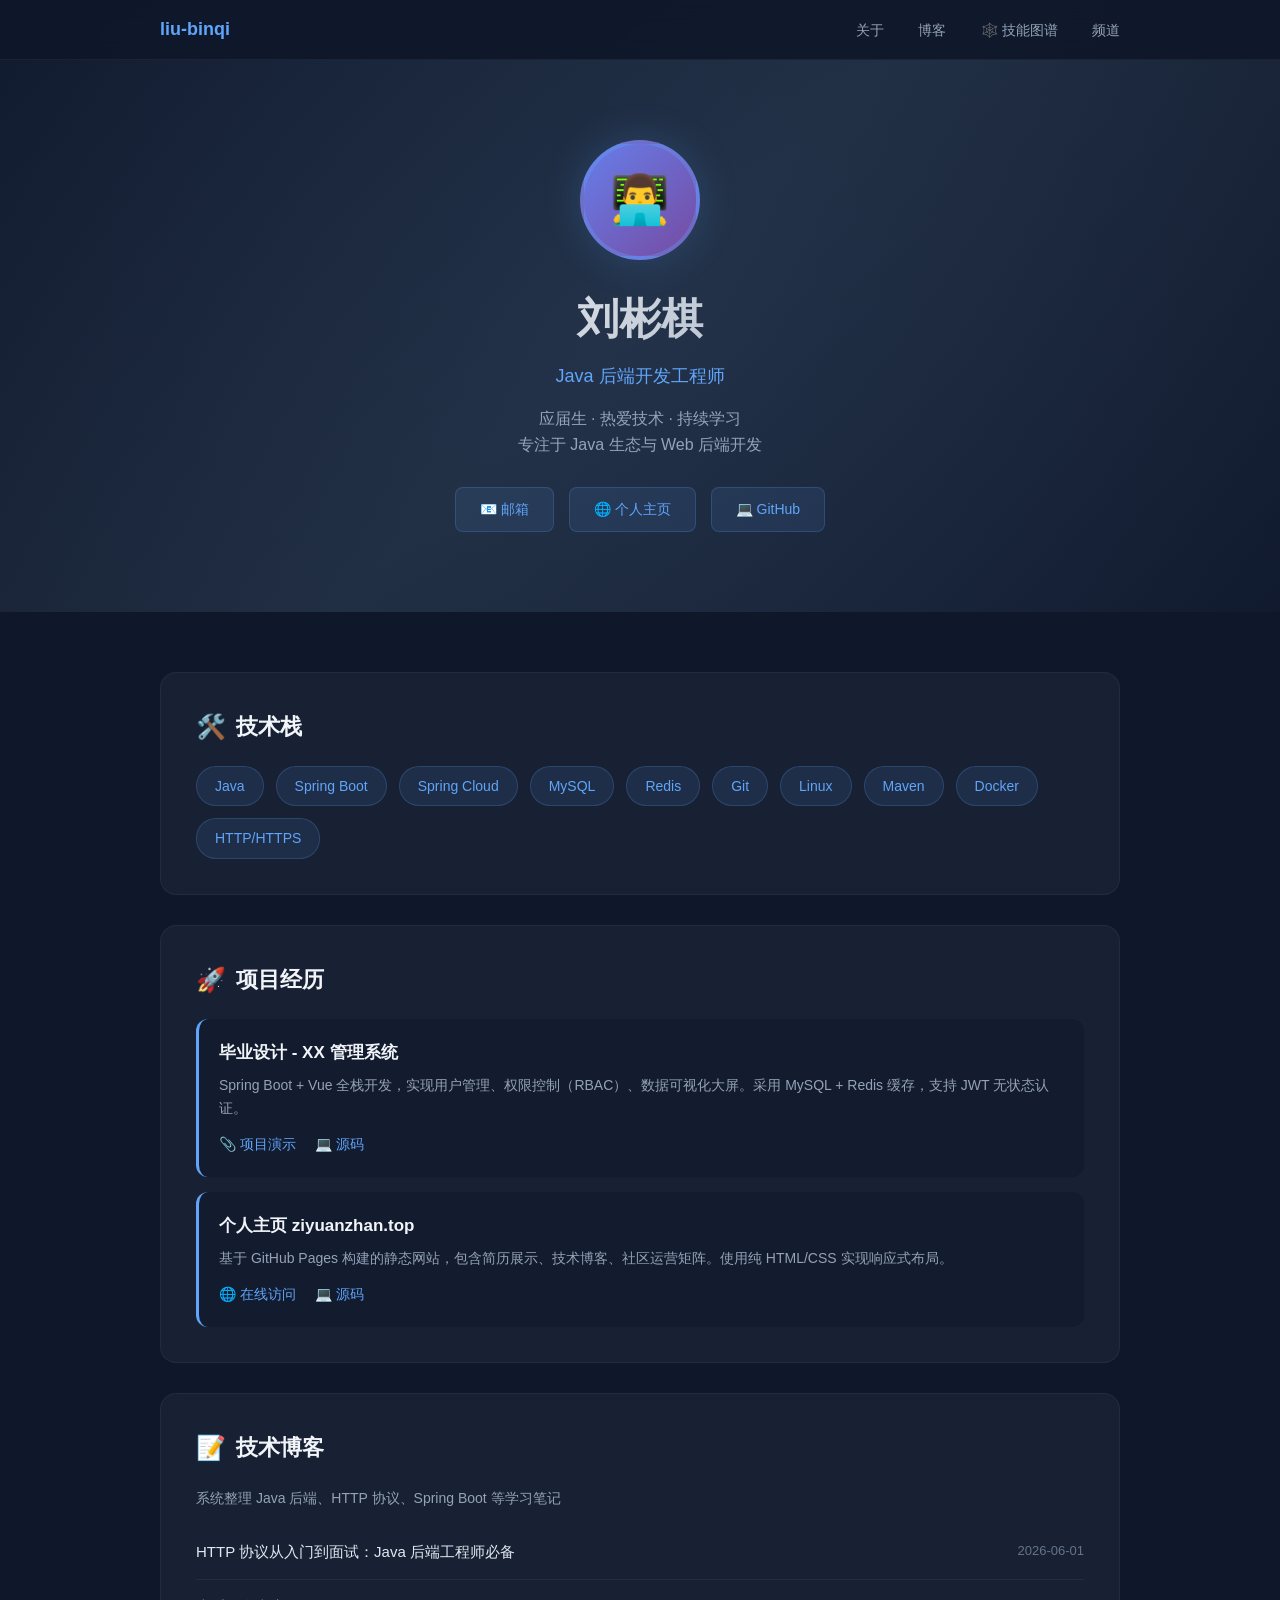
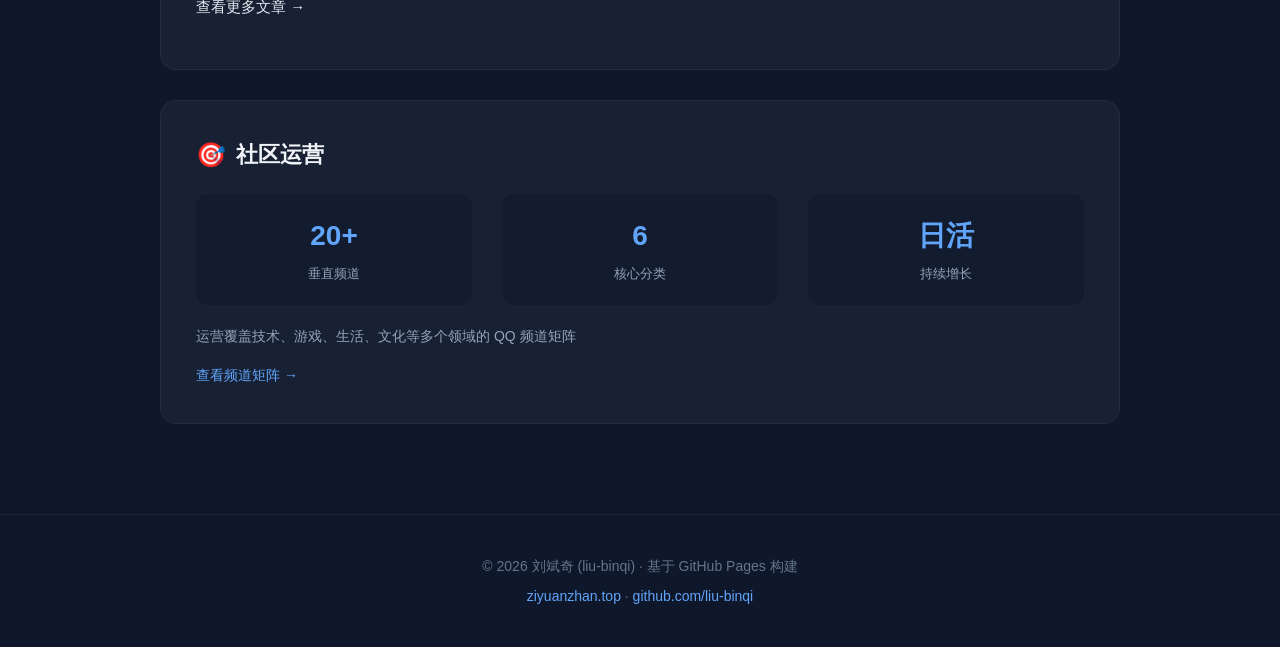
==== index.html @ 55f0f07a "Update index.html" ====
<!DOCTYPE html>
<html lang="zh-CN">
<head>
    <meta charset="UTF-8">
    <meta name="viewport" content="width=device-width, initial-scale=1.0">
    <title>刘彬棋 - Java 后端开发工程师</title>
    <style>
        * { margin: 0; padding: 0; box-sizing: border-box; }
        
        body {
            font-family: -apple-system, BlinkMacSystemFont, "Segoe UI", Roboto, "Helvetica Neue", Arial, "PingFang SC", "Microsoft YaHei", sans-serif;
            background: #0f172a;
            color: #e2e8f0;
            line-height: 1.6;
        }
        
        /* 导航栏 */
        .navbar {
            position: fixed;
            top: 0;
            left: 0;
            right: 0;
            background: rgba(15, 23, 42, 0.9);
            backdrop-filter: blur(10px);
            padding: 15px 0;
            z-index: 1000;
            border-bottom: 1px solid rgba(255,255,255,0.05);
        }
        .nav-container {
            max-width: 1000px;
            margin: 0 auto;
            padding: 0 20px;
            display: flex;
            justify-content: space-between;
            align-items: center;
        }
        .nav-logo {
            font-size: 18px;
            font-weight: 700;
            color: #60a5fa;
            text-decoration: none;
        }
        .nav-links a {
            color: #94a3b8;
            text-decoration: none;
            margin-left: 30px;
            font-size: 14px;
            transition: color 0.3s;
        }
        .nav-links a:hover { color: #60a5fa; }
        
        /* Hero 区域 */
        .hero {
            padding: 140px 20px 80px;
            text-align: center;
            background: linear-gradient(135deg, #0f172a 0%, #1e293b 50%, #0f172a 100%);
            position: relative;
            overflow: hidden;
        }
        .hero::before {
            content: '';
            position: absolute;
            top: -50%;
            left: -50%;
            width: 200%;
            height: 200%;
            background: radial-gradient(circle, rgba(96,165,250,0.08) 0%, transparent 70%);
            animation: pulse 8s ease-in-out infinite;
        }
        @keyframes pulse {
            0%, 100% { transform: scale(1); opacity: 0.5; }
            50% { transform: scale(1.1); opacity: 0.8; }
        }
        
        .hero-content {
            position: relative;
            z-index: 1;
            max-width: 700px;
            margin: 0 auto;
        }
        
        /* 头像 */
        .avatar {
            width: 120px;
            height: 120px;
            border-radius: 50%;
            background: linear-gradient(135deg, #667eea 0%, #764ba2 100%);
            margin: 0 auto 25px;
            display: flex;
            align-items: center;
            justify-content: center;
            font-size: 48px;
            border: 4px solid rgba(96,165,250,0.3);
            box-shadow: 0 0 40px rgba(96,165,250,0.2);
        }
        
        .hero h1 {
            font-size: 42px;
            font-weight: 700;
            margin-bottom: 10px;
            background: linear-gradient(135deg, #fff 0%, #94a3b8 100%);
            -webkit-background-clip: text;
            -webkit-text-fill-color: transparent;
            background-clip: text;
        }
        .hero .subtitle {
            font-size: 18px;
            color: #60a5fa;
            margin-bottom: 15px;
            font-weight: 500;
        }
        .hero .desc {
            color: #94a3b8;
            font-size: 16px;
            margin-bottom: 30px;
        }
        
        /* 社交链接 */
        .social-links {
            display: flex;
            justify-content: center;
            gap: 15px;
            flex-wrap: wrap;
        }
        .social-links a {
            display: inline-flex;
            align-items: center;
            gap: 8px;
            padding: 10px 24px;
            background: rgba(96,165,250,0.1);
            border: 1px solid rgba(96,165,250,0.2);
            color: #60a5fa;
            text-decoration: none;
            border-radius: 8px;
            font-size: 14px;
            transition: all 0.3s;
        }
        .social-links a:hover {
            background: rgba(96,165,250,0.2);
            transform: translateY(-2px);
            box-shadow: 0 4px 20px rgba(96,165,250,0.2);
        }
        
        /* 主内容区 */
        .main {
            max-width: 1000px;
            margin: 0 auto;
            padding: 60px 20px;
        }
        
        /* 卡片通用样式 */
        .card {
            background: rgba(30, 41, 59, 0.6);
            border: 1px solid rgba(255,255,255,0.05);
            border-radius: 16px;
            padding: 35px;
            margin-bottom: 30px;
            transition: all 0.3s;
            backdrop-filter: blur(10px);
        }
        .card:hover {
            border-color: rgba(96,165,250,0.2);
            transform: translateY(-3px);
            box-shadow: 0 10px 40px rgba(0,0,0,0.3);
        }
        
        .card-title {
            font-size: 22px;
            font-weight: 600;
            color: #f1f5f9;
            margin-bottom: 20px;
            display: flex;
            align-items: center;
            gap: 10px;
        }
        .card-title .icon {
            font-size: 24px;
        }
        
        /* 技术栈 */
        .tech-grid {
            display: flex;
            flex-wrap: wrap;
            gap: 12px;
        }
        .tech-tag {
            padding: 8px 18px;
            background: rgba(96,165,250,0.1);
            border: 1px solid rgba(96,165,250,0.2);
            border-radius: 20px;
            font-size: 14px;
            color: #60a5fa;
            transition: all 0.3s;
        }
        .tech-tag:hover {
            background: rgba(96,165,250,0.2);
            transform: scale(1.05);
        }
        
        /* 项目卡片 */
        .project-item {
            padding: 20px;
            background: rgba(15, 23, 42, 0.5);
            border-radius: 12px;
            margin-bottom: 15px;
            border-left: 3px solid #60a5fa;
        }
        .project-item:last-child { margin-bottom: 0; }
        .project-name {
            font-size: 17px;
            font-weight: 600;
            color: #f1f5f9;
            margin-bottom: 8px;
        }
        .project-desc {
            color: #94a3b8;
            font-size: 14px;
            margin-bottom: 12px;
        }
        .project-links a {
            color: #60a5fa;
            text-decoration: none;
            font-size: 14px;
            margin-right: 15px;
            transition: color 0.3s;
        }
        .project-links a:hover { color: #93c5fd; }
        
        /* 博客列表 */
        .blog-list { list-style: none; }
        .blog-list li {
            padding: 15px 0;
            border-bottom: 1px solid rgba(255,255,255,0.05);
            display: flex;
            justify-content: space-between;
            align-items: center;
            flex-wrap: wrap;
            gap: 10px;
        }
        .blog-list li:last-child { border-bottom: none; }
        .blog-list a {
            color: #e2e8f0;
            text-decoration: none;
            font-size: 15px;
            transition: color 0.3s;
        }
        .blog-list a:hover { color: #60a5fa; }
        .blog-date {
            color: #64748b;
            font-size: 13px;
        }
        
        /* 社区运营 */
        .stats-row {
            display: flex;
            gap: 30px;
            margin-bottom: 20px;
            flex-wrap: wrap;
        }
        .stat-box {
            text-align: center;
            padding: 20px;
            background: rgba(15, 23, 42, 0.5);
            border-radius: 12px;
            min-width: 100px;
            flex: 1;
        }
        .stat-box .num {
            font-size: 28px;
            font-weight: 700;
            color: #60a5fa;
        }
        .stat-box .label {
            font-size: 13px;
            color: #94a3b8;
            margin-top: 5px;
        }
        
        /* 页脚 */
        .footer {
            text-align: center;
            padding: 40px 20px;
            color: #64748b;
            font-size: 14px;
            border-top: 1px solid rgba(255,255,255,0.05);
        }
        .footer a { color: #60a5fa; text-decoration: none; }
        
        /* 响应式 */
        @media (max-width: 600px) {
            .hero h1 { font-size: 28px; }
            .hero .subtitle { font-size: 16px; }
            .nav-links a { margin-left: 15px; font-size: 13px; }
            .card { padding: 25px 20px; }
            .stats-row { gap: 15px; }
        }
    </style>
</head>
<body>
    <!-- 导航栏 -->
    <nav class="navbar">
        <div class="nav-container">
            <a href="#" class="nav-logo">liu-binqi</a>
            <div class="nav-links">
                <a href="#about">关于</a>
                <a href="blog/index.html">博客</a>
                <a href="skills.html">🕸️ 技能图谱</a>
                <a href="channels.html">频道</a>
            </div>
        </div>
    </nav>

    <!-- Hero 区域 -->
    <section class="hero">
        <div class="hero-content">
            <div class="avatar">👨‍💻</div>
            <h1>刘彬棋</h1>
            <p class="subtitle">Java 后端开发工程师</p>
            <p class="desc">应届生 · 热爱技术 · 持续学习<br>专注于 Java 生态与 Web 后端开发</p>
            <div class="social-links">
                <a href="mailto:13004018041@163.com">📧 邮箱</a>
                <a href="https://ziyuanzhan.top" target="_blank">🌐 个人主页</a>
                <a href="https://github.com/liu-binqi" target="_blank">💻 GitHub</a>
            </div>
        </div>
    </section>

    <!-- 主内容 -->
    <div class="main">
        
        <!-- 技术栈 -->
        <div class="card" id="about">
            <h2 class="card-title"><span class="icon">🛠️</span> 技术栈</h2>
            <div class="tech-grid">
                <span class="tech-tag">Java</span>
                <span class="tech-tag">Spring Boot</span>
                <span class="tech-tag">Spring Cloud</span>
                <span class="tech-tag">MySQL</span>
                <span class="tech-tag">Redis</span>
                <span class="tech-tag">Git</span>
                <span class="tech-tag">Linux</span>
                <span class="tech-tag">Maven</span>
                <span class="tech-tag">Docker</span>
                <span class="tech-tag">HTTP/HTTPS</span>
            </div>
        </div>

        <!-- 项目经历 -->
        <div class="card">
            <h2 class="card-title"><span class="icon">🚀</span> 项目经历</h2>
            <div class="project-item">
                <div class="project-name">毕业设计 - XX 管理系统</div>
                <div class="project-desc">Spring Boot + Vue 全栈开发，实现用户管理、权限控制（RBAC）、数据可视化大屏。采用 MySQL + Redis 缓存，支持 JWT 无状态认证。</div>
                <div class="project-links">
                    <a href="#">📎 项目演示</a>
                    <a href="#">💻 源码</a>
                </div>
            </div>
            <div class="project-item">
                <div class="project-name">个人主页 ziyuanzhan.top</div>
                <div class="project-desc">基于 GitHub Pages 构建的静态网站，包含简历展示、技术博客、社区运营矩阵。使用纯 HTML/CSS 实现响应式布局。</div>
                <div class="project-links">
                    <a href="https://ziyuanzhan.top" target="_blank">🌐 在线访问</a>
                    <a href="https://github.com/liu-binqi/ziyuanzhan.github.io" target="_blank">💻 源码</a>
                </div>
            </div>
        </div>

        <!-- 技术博客 -->
        <div class="card">
            <h2 class="card-title"><span class="icon">📝</span> 技术博客</h2>
            <p style="color:#94a3b8; margin-bottom:15px; font-size:14px;">系统整理 Java 后端、HTTP 协议、Spring Boot 等学习笔记</p>
            <ul class="blog-list">
                <li>
                    <a href="blog/01-http协议.html">HTTP 协议从入门到面试：Java 后端工程师必备</a>
                    <span class="blog-date">2026-06-01</span>
                </li>
                <li>
                    <a href="blog/index.html">查看更多文章 →</a>
                </li>
            </ul>
        </div>

        <!-- 社区运营 -->
        <div class="card">
            <h2 class="card-title"><span class="icon">🎯</span> 社区运营</h2>
            <div class="stats-row">
                <div class="stat-box">
                    <div class="num">20+</div>
                    <div class="label">垂直频道</div>
                </div>
                <div class="stat-box">
                    <div class="num">6</div>
                    <div class="label">核心分类</div>
                </div>
                <div class="stat-box">
                    <div class="num">日活</div>
                    <div class="label">持续增长</div>
                </div>
            </div>
            <p style="color:#94a3b8; font-size:14px;">运营覆盖技术、游戏、生活、文化等多个领域的 QQ 频道矩阵</p>
            <p style="margin-top:15px;">
                <a href="channels.html" style="color:#60a5fa; text-decoration:none; font-size:14px;">查看频道矩阵 →</a>
            </p>
        </div>

    </div>

    <!-- 页脚 -->
    <footer class="footer">
        <p>© 2026 刘斌奇 (liu-binqi) · 基于 GitHub Pages 构建</p>
        <p style="margin-top:8px;">
            <a href="https://ziyuanzhan.top">ziyuanzhan.top</a> · 
            <a href="https://github.com/liu-binqi">github.com/liu-binqi</a>
        </p>
    </footer>
</body>
</html>
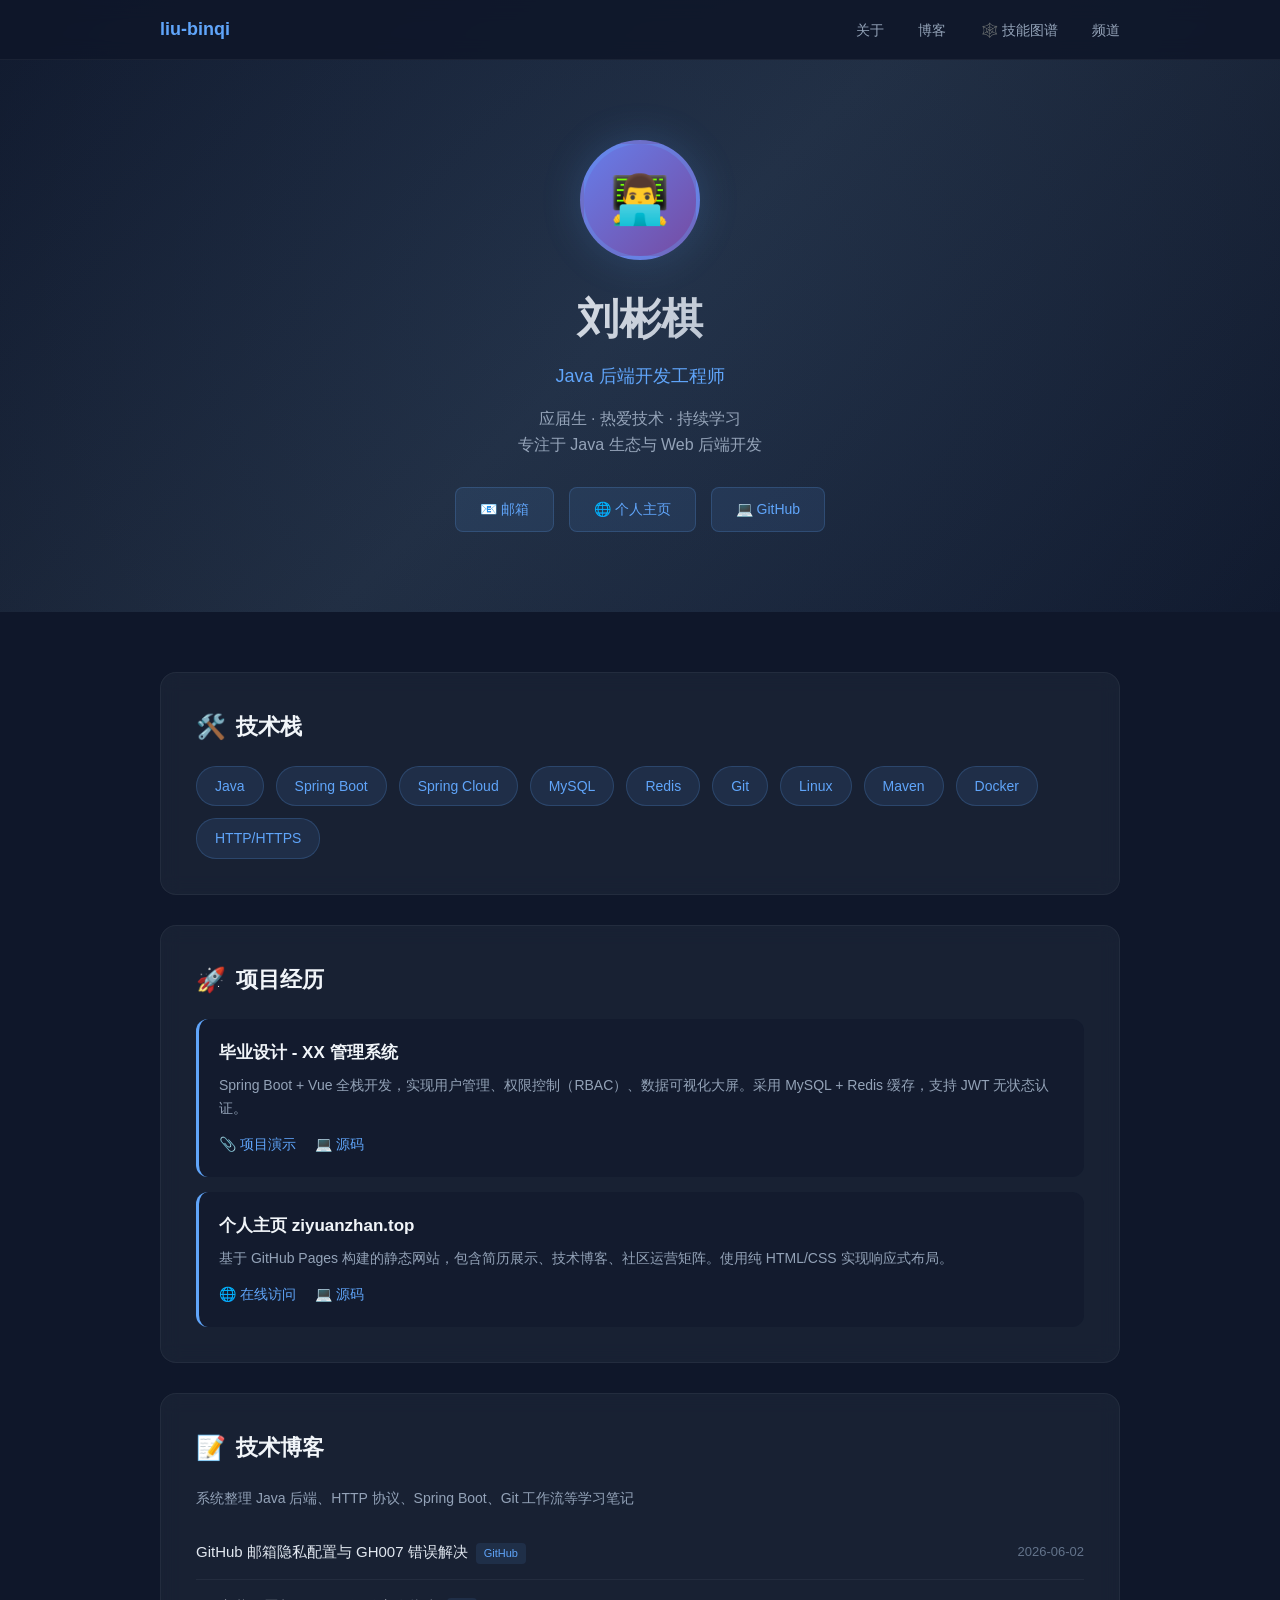
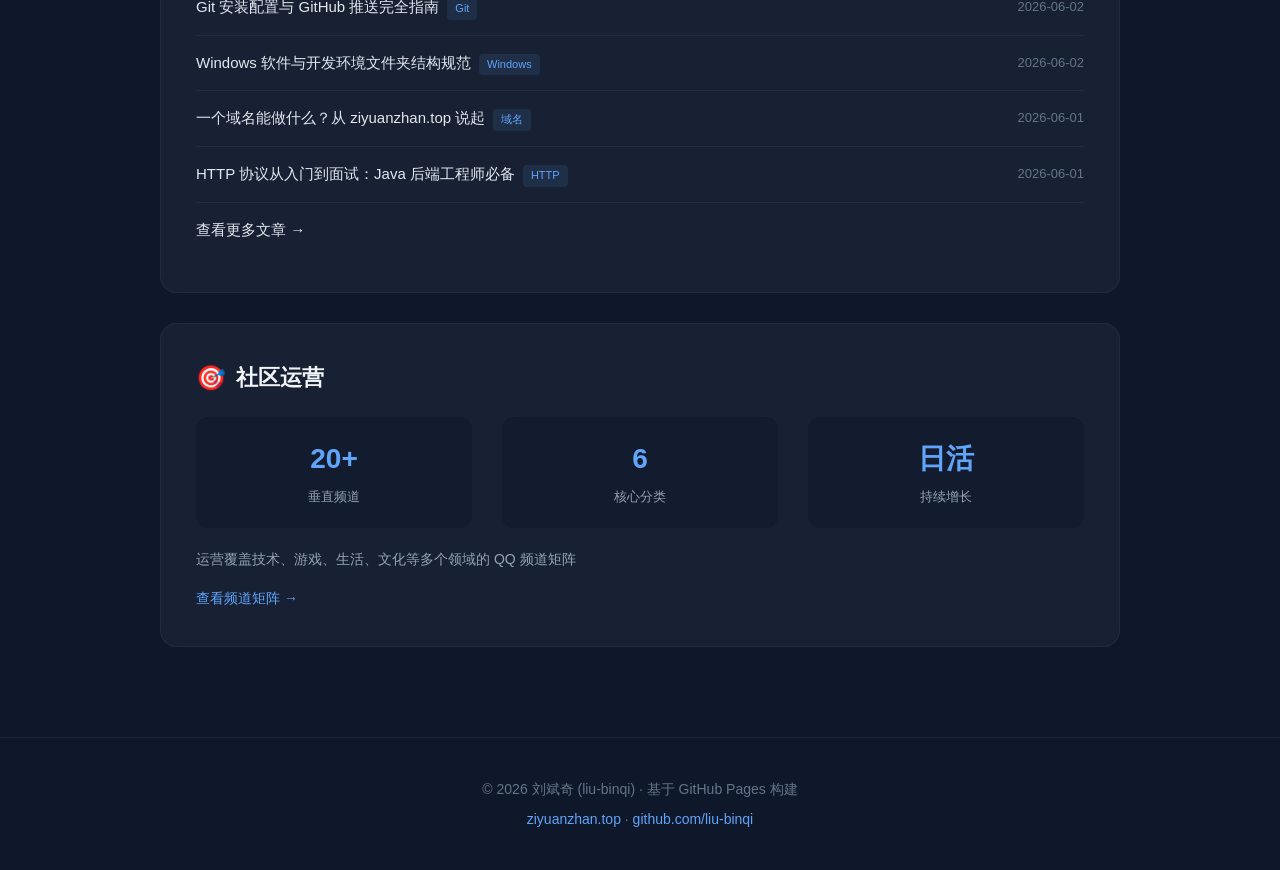
==== commit cf00ed66: "Update index.html" ====
--- a/index.html
+++ b/index.html
@@ -3,17 +3,17 @@
 <head>
     <meta charset="UTF-8">
     <meta name="viewport" content="width=device-width, initial-scale=1.0">
-    <title>刘彬棋 - Java 后端开发工程师</title>
+    <title>刘彬棋 - Java 开发工程师</title>
     <style>
         * { margin: 0; padding: 0; box-sizing: border-box; }
-        
+
         body {
             font-family: -apple-system, BlinkMacSystemFont, "Segoe UI", Roboto, "Helvetica Neue", Arial, "PingFang SC", "Microsoft YaHei", sans-serif;
             background: #0f172a;
             color: #e2e8f0;
             line-height: 1.6;
         }
-        
+
         /* 导航栏 */
         .navbar {
             position: fixed;
@@ -48,7 +48,7 @@
             transition: color 0.3s;
         }
         .nav-links a:hover { color: #60a5fa; }
-        
+
         /* Hero 区域 */
         .hero {
             padding: 140px 20px 80px;
@@ -71,14 +71,14 @@
             0%, 100% { transform: scale(1); opacity: 0.5; }
             50% { transform: scale(1.1); opacity: 0.8; }
         }
-        
+
         .hero-content {
             position: relative;
             z-index: 1;
             max-width: 700px;
             margin: 0 auto;
         }
-        
+
         /* 头像 */
         .avatar {
             width: 120px;
@@ -93,7 +93,7 @@
             border: 4px solid rgba(96,165,250,0.3);
             box-shadow: 0 0 40px rgba(96,165,250,0.2);
         }
-        
+
         .hero h1 {
             font-size: 42px;
             font-weight: 700;
@@ -114,7 +114,7 @@
             font-size: 16px;
             margin-bottom: 30px;
         }
-        
+
         /* 社交链接 */
         .social-links {
             display: flex;
@@ -140,14 +140,14 @@
             transform: translateY(-2px);
             box-shadow: 0 4px 20px rgba(96,165,250,0.2);
         }
-        
+
         /* 主内容区 */
         .main {
             max-width: 1000px;
             margin: 0 auto;
             padding: 60px 20px;
         }
-        
+
         /* 卡片通用样式 */
         .card {
             background: rgba(30, 41, 59, 0.6);
@@ -163,7 +163,7 @@
             transform: translateY(-3px);
             box-shadow: 0 10px 40px rgba(0,0,0,0.3);
         }
-        
+
         .card-title {
             font-size: 22px;
             font-weight: 600;
@@ -176,7 +176,7 @@
         .card-title .icon {
             font-size: 24px;
         }
-        
+
         /* 技术栈 */
         .tech-grid {
             display: flex;
@@ -196,7 +196,7 @@
             background: rgba(96,165,250,0.2);
             transform: scale(1.05);
         }
-        
+
         /* 项目卡片 */
         .project-item {
             padding: 20px;
@@ -225,7 +225,7 @@
             transition: color 0.3s;
         }
         .project-links a:hover { color: #93c5fd; }
-        
+
         /* 博客列表 */
         .blog-list { list-style: none; }
         .blog-list li {
@@ -249,7 +249,16 @@
             color: #64748b;
             font-size: 13px;
         }
-        
+        .blog-tag {
+            display: inline-block;
+            background: rgba(96,165,250,0.1);
+            padding: 2px 8px;
+            border-radius: 4px;
+            font-size: 11px;
+            color: #60a5fa;
+            margin-left: 8px;
+        }
+
         /* 社区运营 */
         .stats-row {
             display: flex;
@@ -275,7 +284,7 @@
             color: #94a3b8;
             margin-top: 5px;
         }
-        
+
         /* 页脚 */
         .footer {
             text-align: center;
@@ -285,7 +294,7 @@
             border-top: 1px solid rgba(255,255,255,0.05);
         }
         .footer a { color: #60a5fa; text-decoration: none; }
-        
+
         /* 响应式 */
         @media (max-width: 600px) {
             .hero h1 { font-size: 28px; }
@@ -295,6 +304,7 @@
             .stats-row { gap: 15px; }
         }
     </style>
+<base target="_blank">
 </head>
 <body>
     <!-- 导航栏 -->
@@ -327,7 +337,7 @@
 
     <!-- 主内容 -->
     <div class="main">
-        
+
         <!-- 技术栈 -->
         <div class="card" id="about">
             <h2 class="card-title"><span class="icon">🛠️</span> 技术栈</h2>
@@ -366,13 +376,29 @@
             </div>
         </div>
 
-        <!-- 技术博客 -->
+        <!-- 技术博客（已更新为最新7篇） -->
         <div class="card">
             <h2 class="card-title"><span class="icon">📝</span> 技术博客</h2>
-            <p style="color:#94a3b8; margin-bottom:15px; font-size:14px;">系统整理 Java 后端、HTTP 协议、Spring Boot 等学习笔记</p>
+            <p style="color:#94a3b8; margin-bottom:15px; font-size:14px;">系统整理 Java 后端、HTTP 协议、Spring Boot、Git 工作流等学习笔记</p>
             <ul class="blog-list">
                 <li>
-                    <a href="blog/01-http协议.html">HTTP 协议从入门到面试：Java 后端工程师必备</a>
+                    <a href="blog/05-GitHub邮箱隐私与GH007.html">GitHub 邮箱隐私配置与 GH007 错误解决<span class="blog-tag">GitHub</span></a>
+                    <span class="blog-date">2026-06-02</span>
+                </li>
+                <li>
+                    <a href="blog/04-Git安装与GitHub推送.html">Git 安装配置与 GitHub 推送完全指南<span class="blog-tag">Git</span></a>
+                    <span class="blog-date">2026-06-02</span>
+                </li>
+                <li>
+                    <a href="blog/03-Windows软件环境规范.html">Windows 软件与开发环境文件夹结构规范<span class="blog-tag">Windows</span></a>
+                    <span class="blog-date">2026-06-02</span>
+                </li>
+                <li>
+                    <a href="blog/02-域名能做什么.html">一个域名能做什么？从 ziyuanzhan.top 说起<span class="blog-tag">域名</span></a>
+                    <span class="blog-date">2026-06-01</span>
+                </li>
+                <li>
+                    <a href="blog/01-http协议.html">HTTP 协议从入门到面试：Java 后端工程师必备<span class="blog-tag">HTTP</span></a>
                     <span class="blog-date">2026-06-01</span>
                 </li>
                 <li>
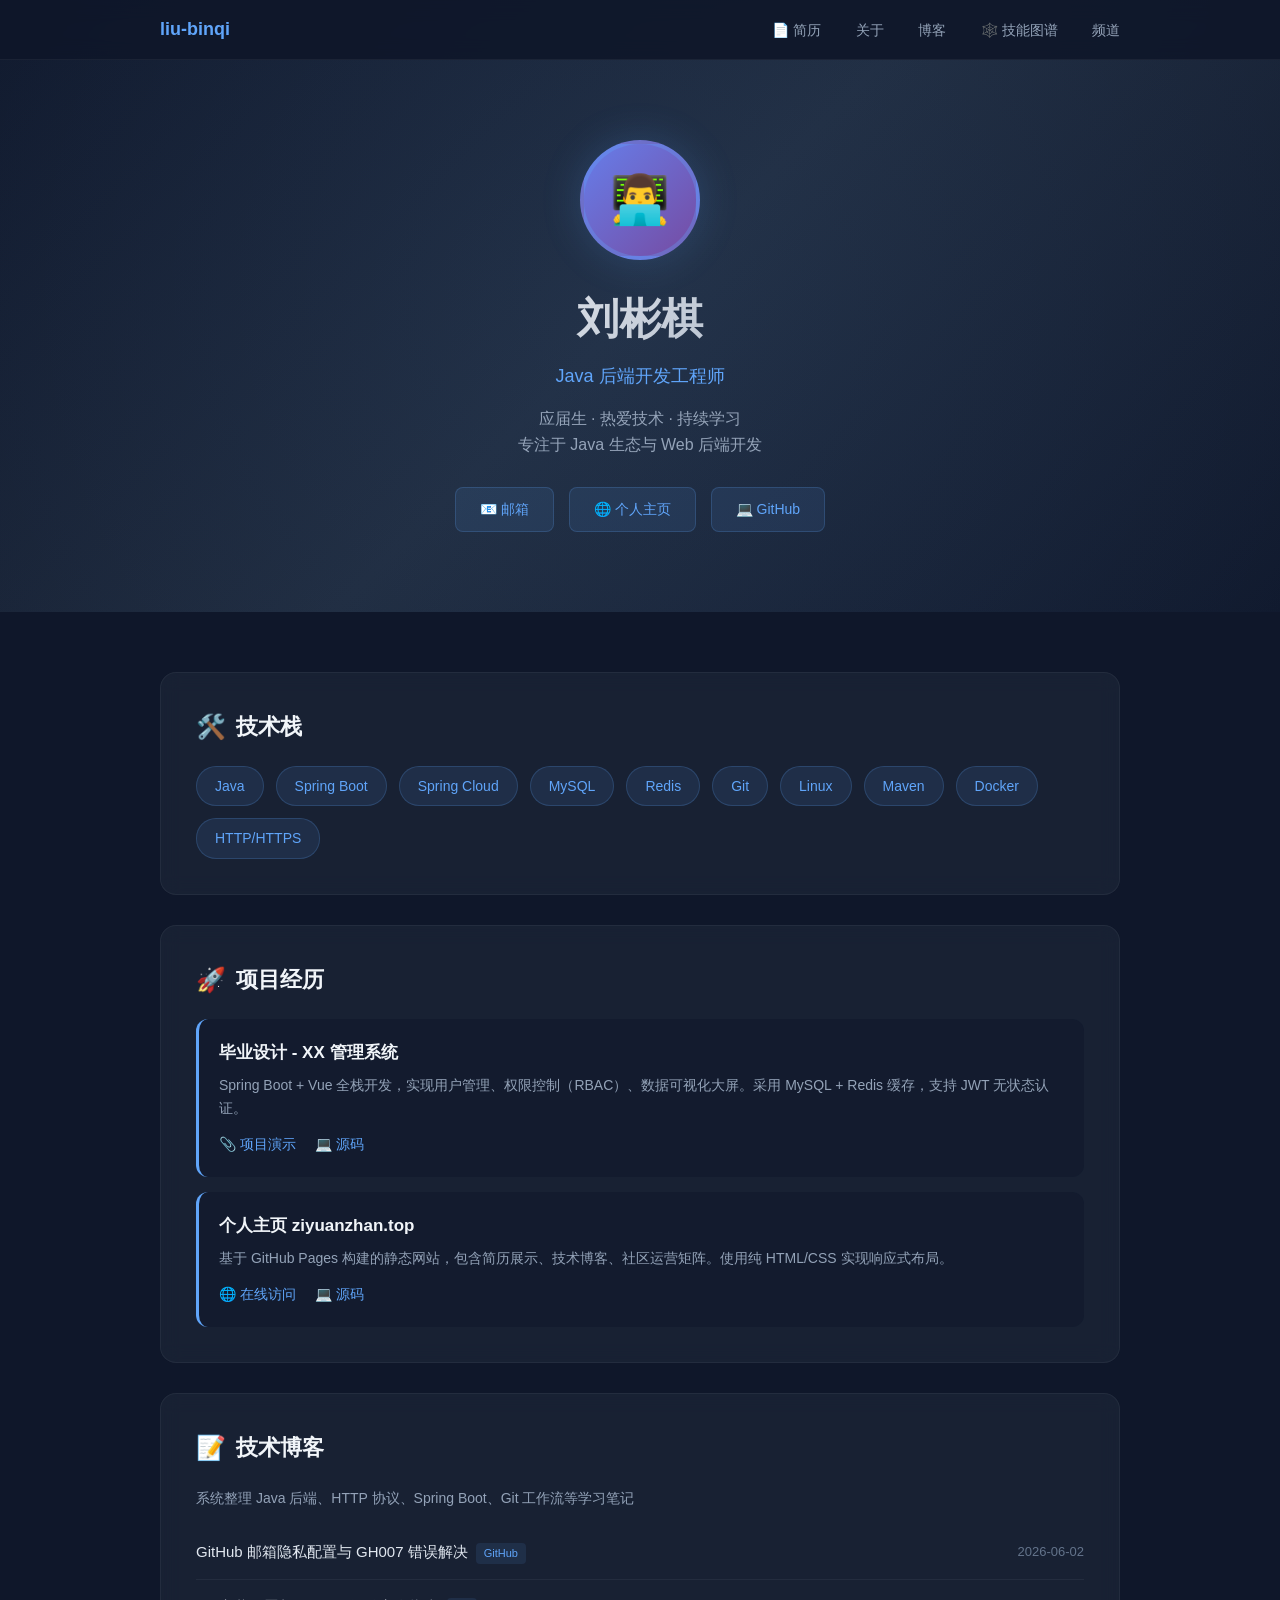
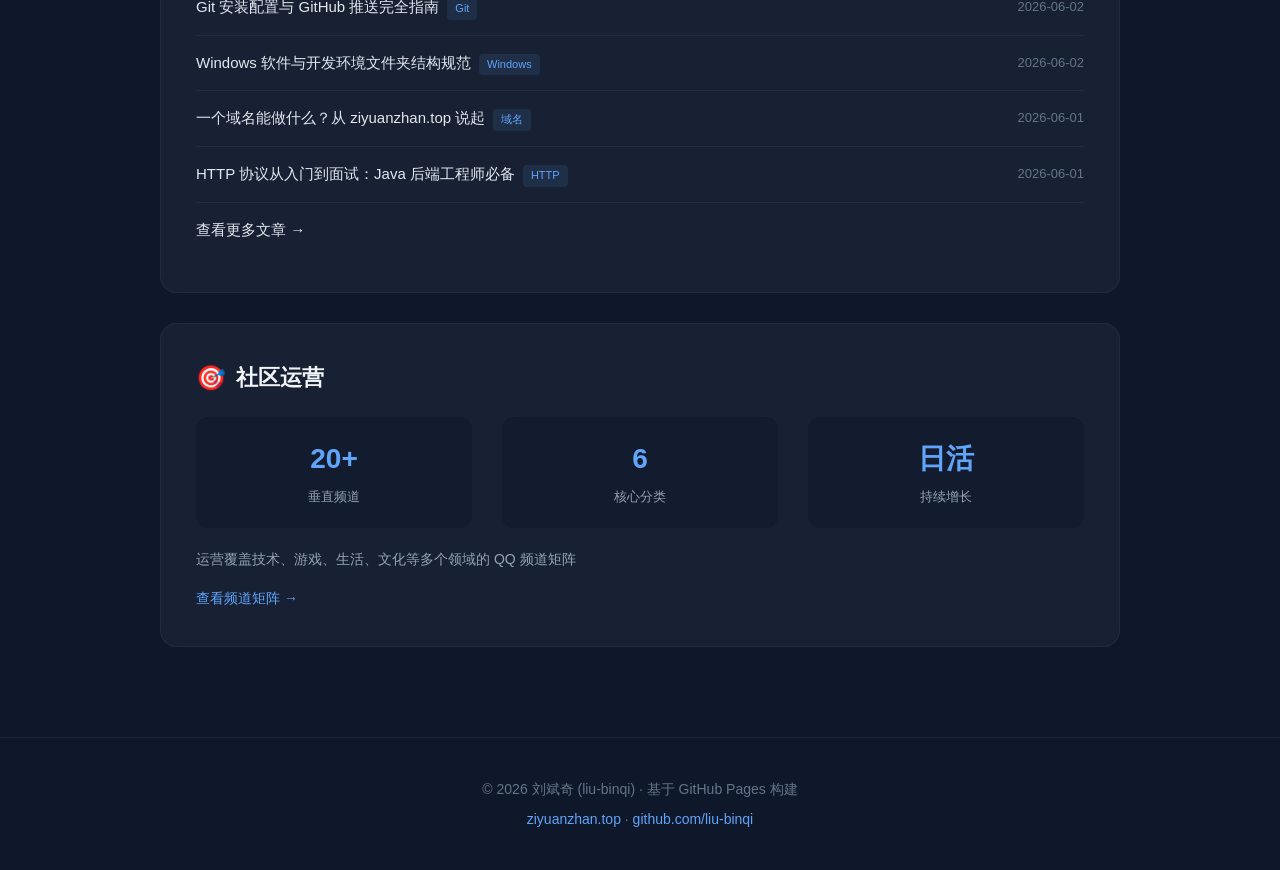
==== commit 47e632b8: "Update index.html" ====
--- a/index.html
+++ b/index.html
@@ -312,6 +312,7 @@
         <div class="nav-container">
             <a href="#" class="nav-logo">liu-binqi</a>
             <div class="nav-links">
+                <a href="resume.html">📄 简历</a>
                 <a href="#about">关于</a>
                 <a href="blog/index.html">博客</a>
                 <a href="skills.html">🕸️ 技能图谱</a>
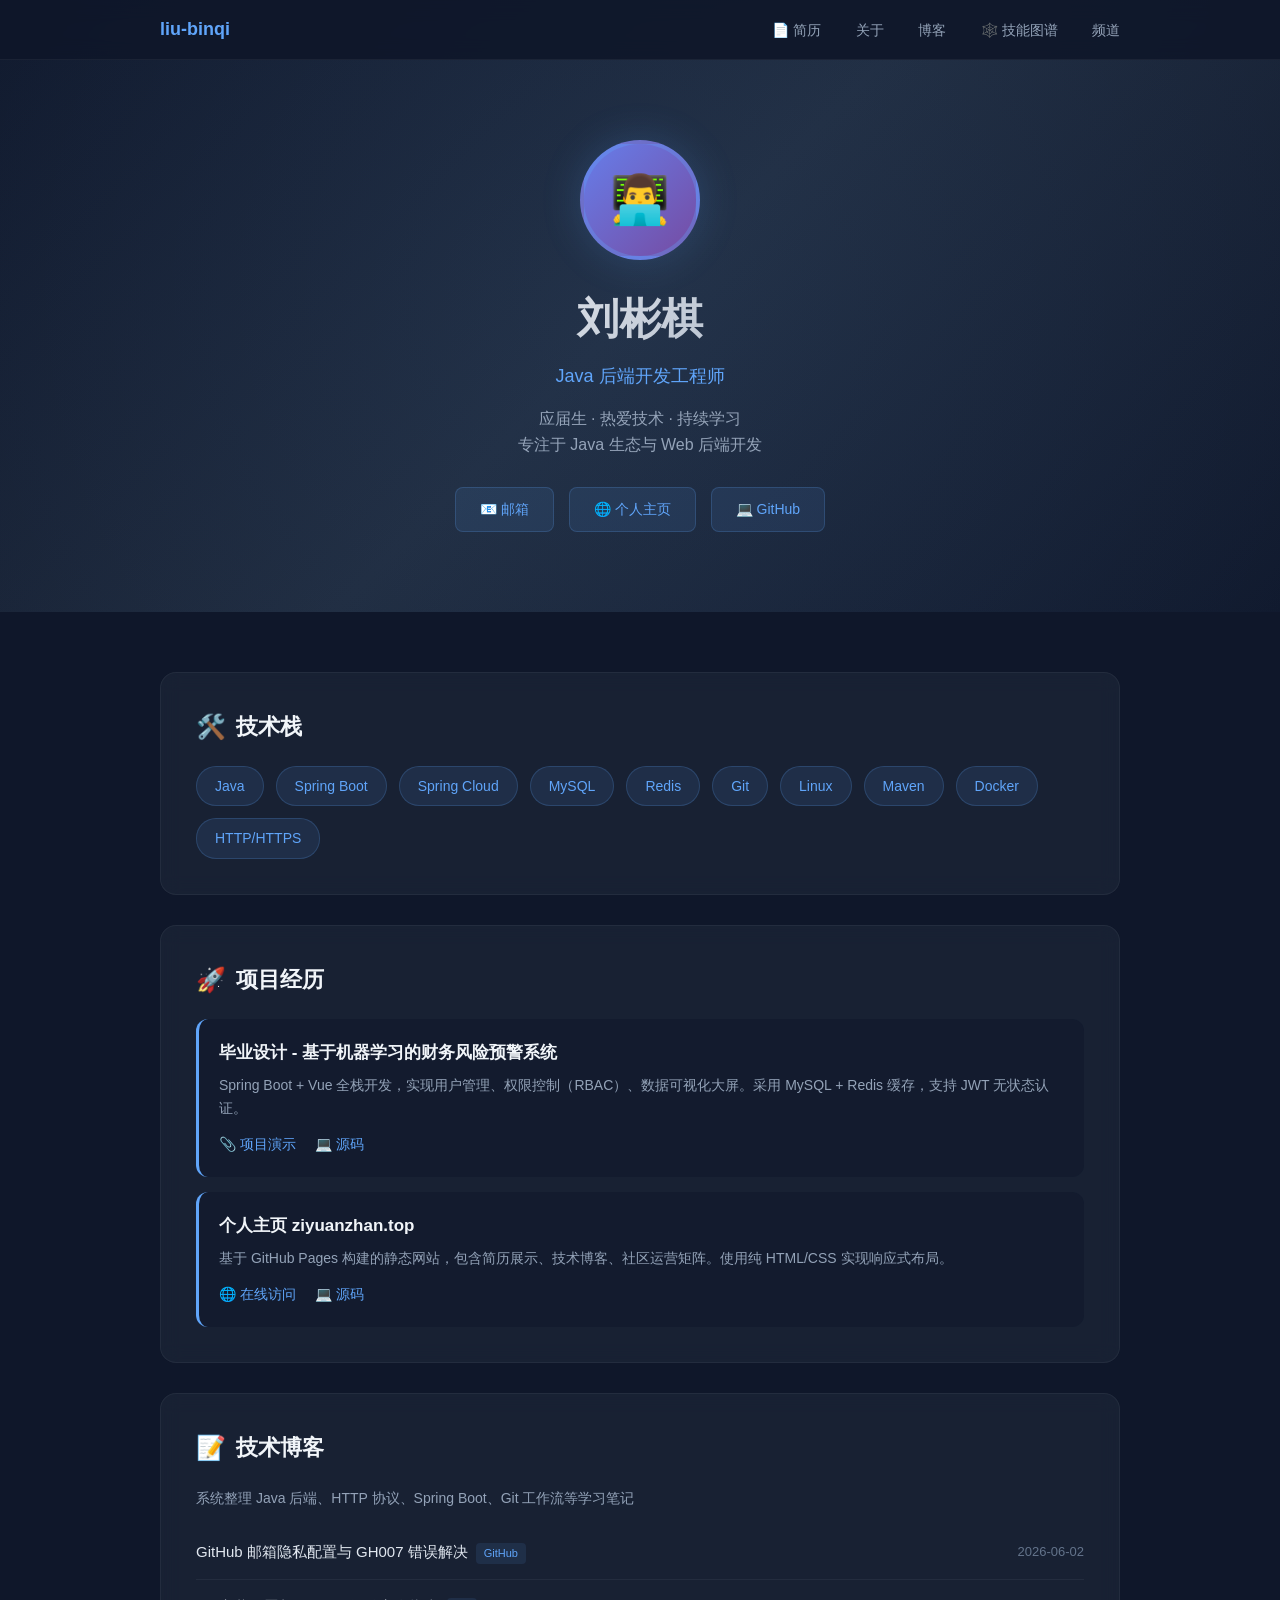
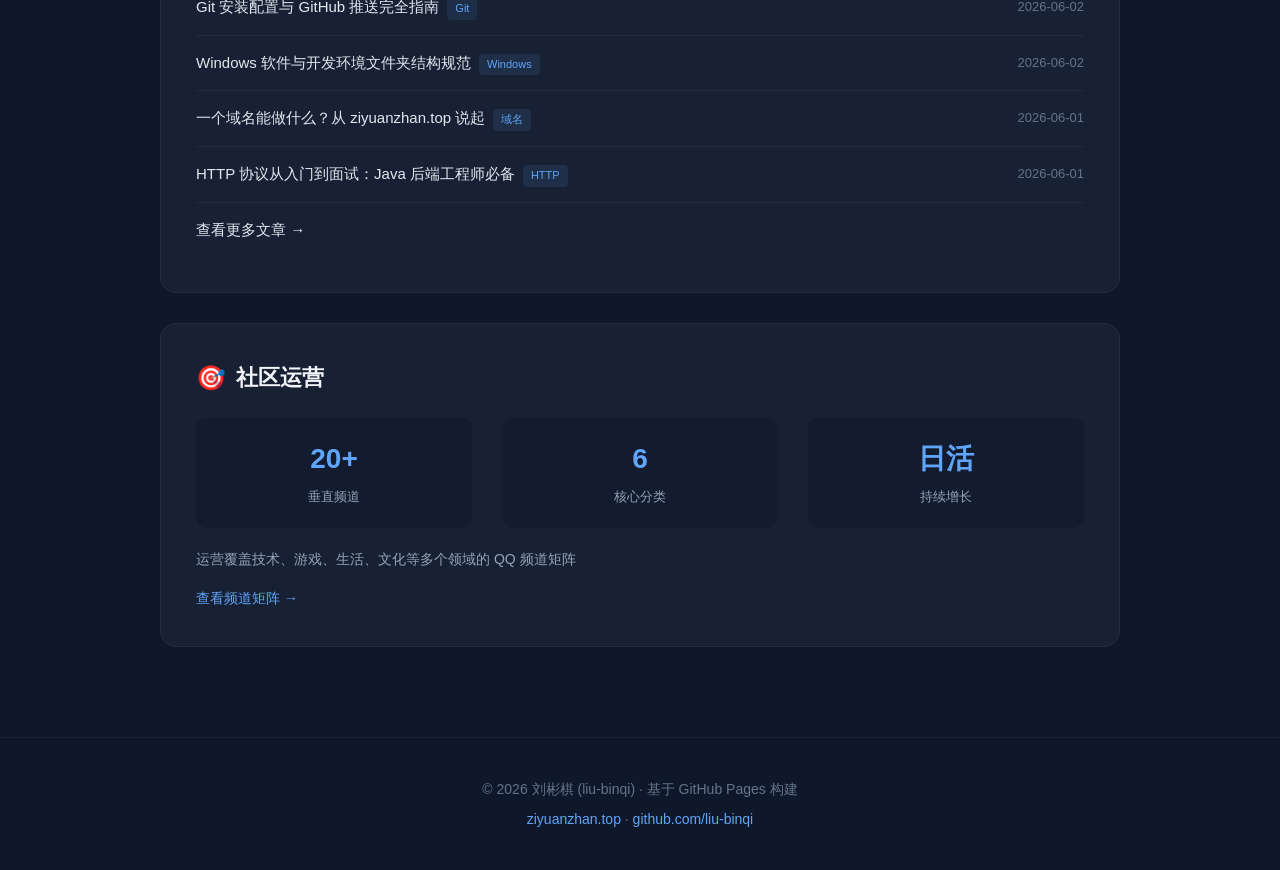
==== commit 59ac5f84: "Update index.html" ====
--- a/index.html
+++ b/index.html
@@ -360,7 +360,7 @@
         <div class="card">
             <h2 class="card-title"><span class="icon">🚀</span> 项目经历</h2>
             <div class="project-item">
-                <div class="project-name">毕业设计 - XX 管理系统</div>
+                <div class="project-name">毕业设计 - 基于机器学习的财务风险预警系统</div>
                 <div class="project-desc">Spring Boot + Vue 全栈开发，实现用户管理、权限控制（RBAC）、数据可视化大屏。采用 MySQL + Redis 缓存，支持 JWT 无状态认证。</div>
                 <div class="project-links">
                     <a href="#">📎 项目演示</a>
@@ -435,7 +435,7 @@
 
     <!-- 页脚 -->
     <footer class="footer">
-        <p>© 2026 刘斌奇 (liu-binqi) · 基于 GitHub Pages 构建</p>
+        <p>© 2026 刘彬棋 (liu-binqi) · 基于 GitHub Pages 构建</p>
         <p style="margin-top:8px;">
             <a href="https://ziyuanzhan.top">ziyuanzhan.top</a> · 
             <a href="https://github.com/liu-binqi">github.com/liu-binqi</a>
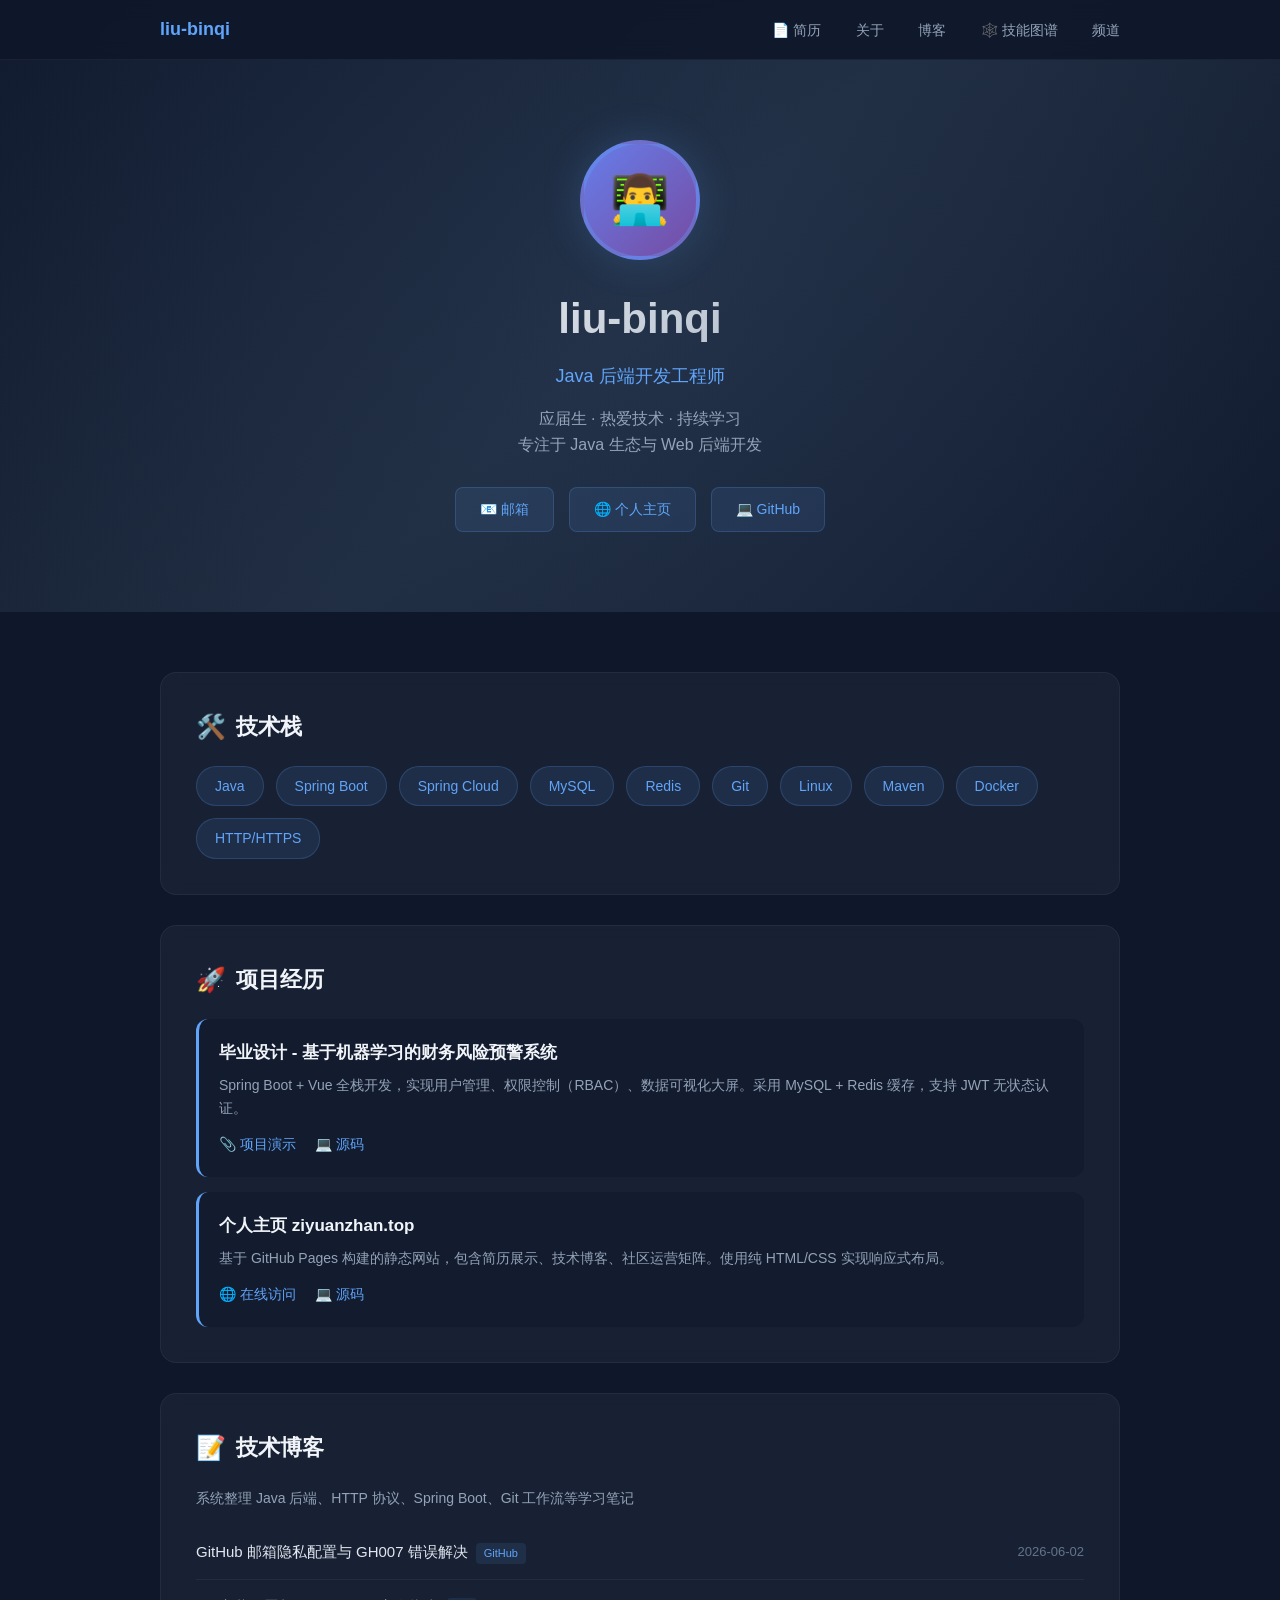
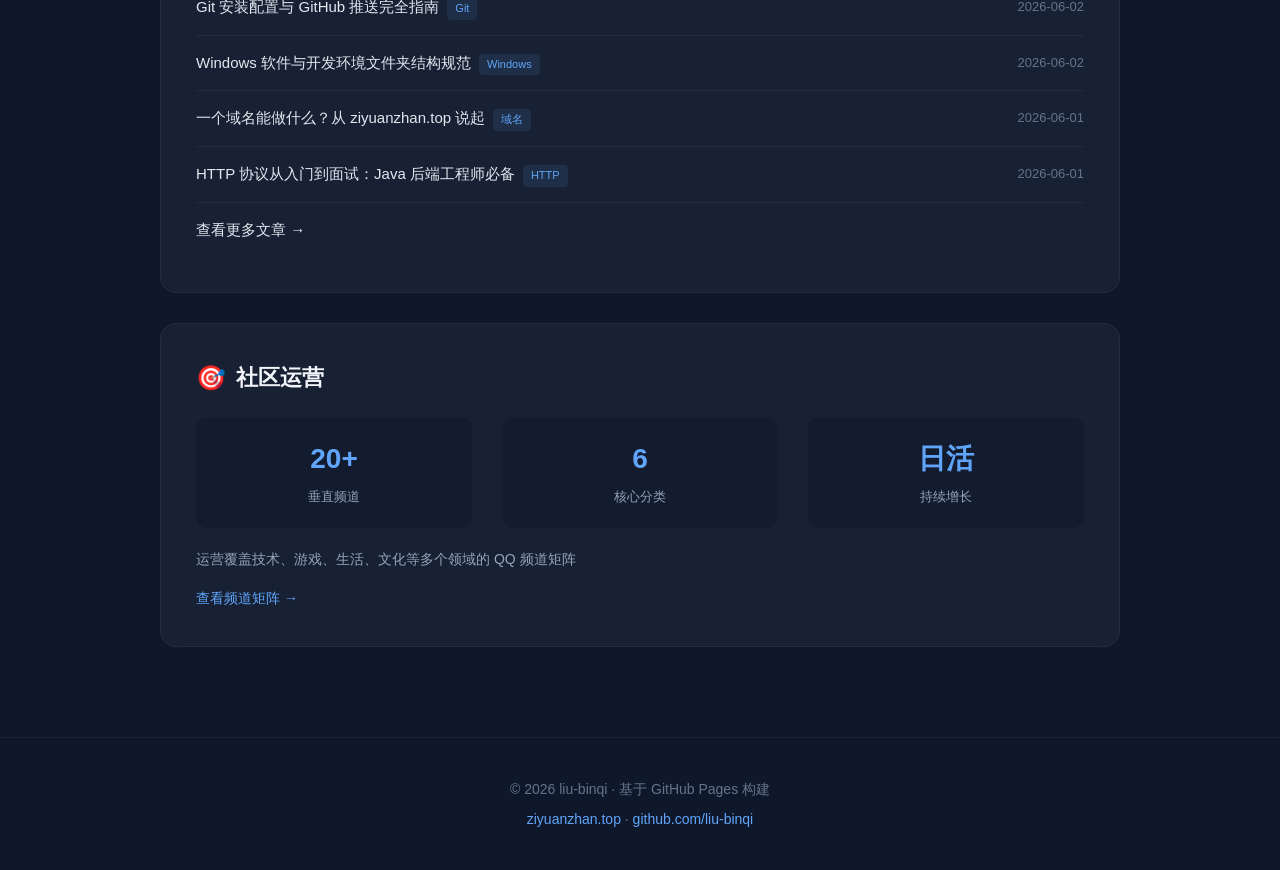
==== commit f034a719: "Update index.html" ====
--- a/index.html
+++ b/index.html
@@ -3,7 +3,7 @@
 <head>
     <meta charset="UTF-8">
     <meta name="viewport" content="width=device-width, initial-scale=1.0">
-    <title>刘彬棋 - Java 开发工程师</title>
+    <title>liubinqi- Java 开发工程师</title>
     <style>
         * { margin: 0; padding: 0; box-sizing: border-box; }
 
@@ -325,7 +325,7 @@
     <section class="hero">
         <div class="hero-content">
             <div class="avatar">👨‍💻</div>
-            <h1>刘彬棋</h1>
+            <h1>liu-binqi</h1>
             <p class="subtitle">Java 后端开发工程师</p>
             <p class="desc">应届生 · 热爱技术 · 持续学习<br>专注于 Java 生态与 Web 后端开发</p>
             <div class="social-links">
@@ -435,7 +435,7 @@
 
     <!-- 页脚 -->
     <footer class="footer">
-        <p>© 2026 刘彬棋 (liu-binqi) · 基于 GitHub Pages 构建</p>
+        <p>© 2026 liu-binqi · 基于 GitHub Pages 构建</p>
         <p style="margin-top:8px;">
             <a href="https://ziyuanzhan.top">ziyuanzhan.top</a> · 
             <a href="https://github.com/liu-binqi">github.com/liu-binqi</a>
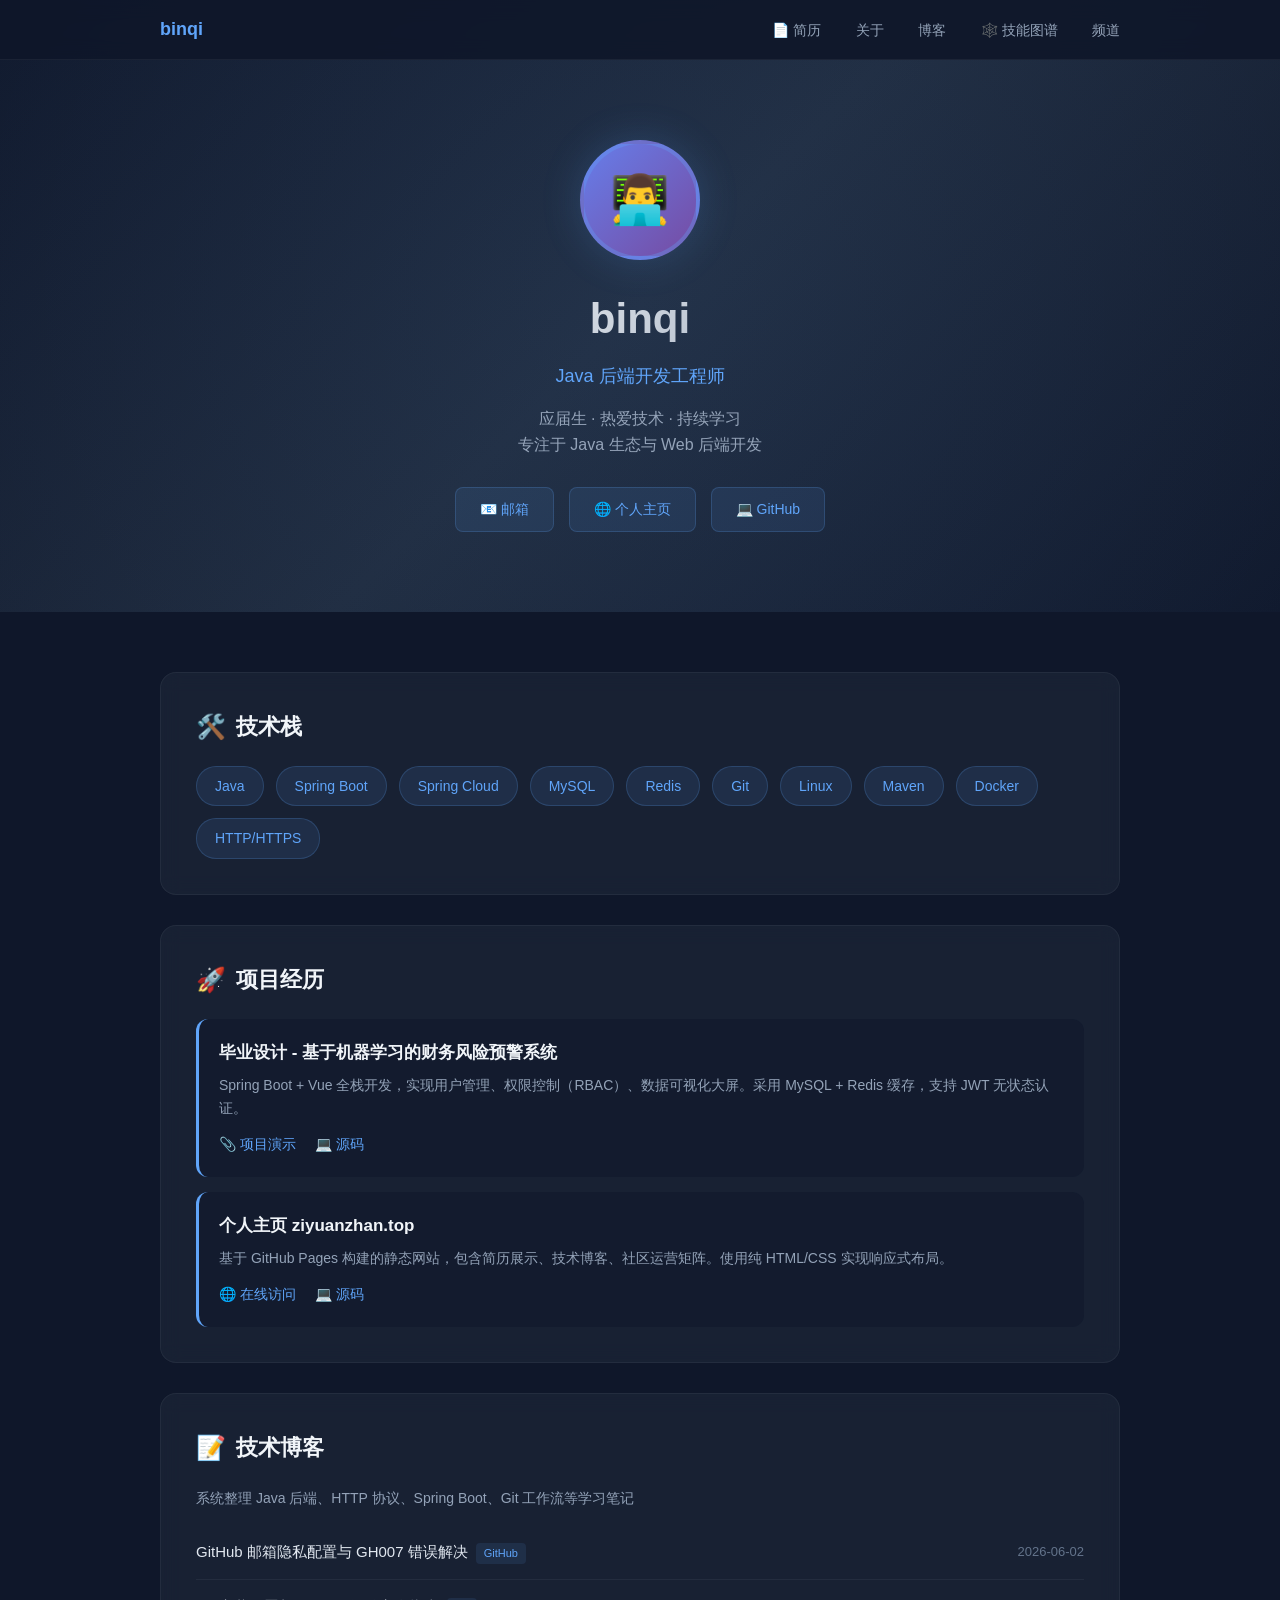
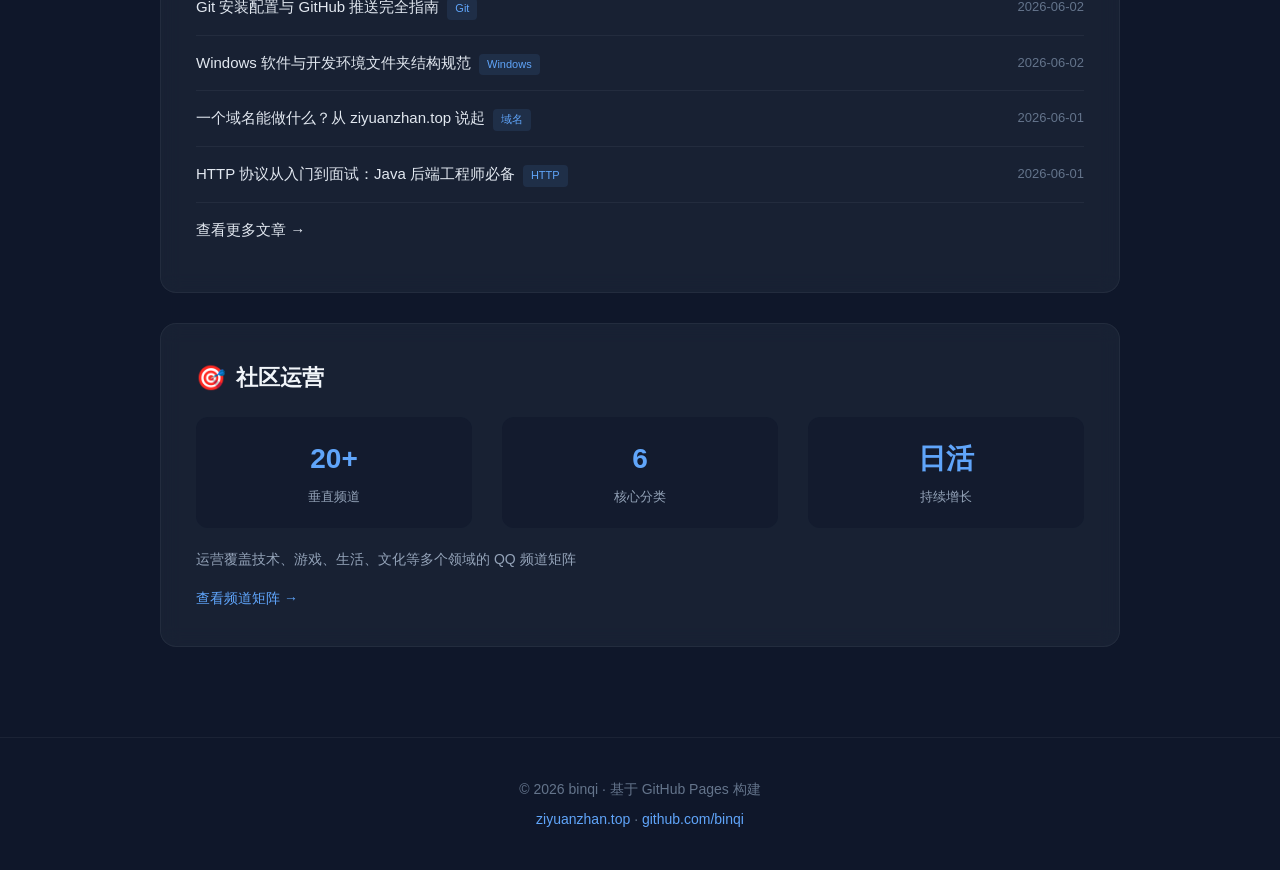
==== commit 49f426bf: "change name" ====
--- a/index.html
+++ b/index.html
@@ -310,7 +310,7 @@
     <!-- 导航栏 -->
     <nav class="navbar">
         <div class="nav-container">
-            <a href="#" class="nav-logo">liu-binqi</a>
+            <a href="#" class="nav-logo">binqi</a>
             <div class="nav-links">
                 <a href="resume.html">📄 简历</a>
                 <a href="#about">关于</a>
@@ -325,13 +325,13 @@
     <section class="hero">
         <div class="hero-content">
             <div class="avatar">👨‍💻</div>
-            <h1>liu-binqi</h1>
+            <h1>binqi</h1>
             <p class="subtitle">Java 后端开发工程师</p>
             <p class="desc">应届生 · 热爱技术 · 持续学习<br>专注于 Java 生态与 Web 后端开发</p>
             <div class="social-links">
                 <a href="mailto:13004018041@163.com">📧 邮箱</a>
                 <a href="https://ziyuanzhan.top" target="_blank">🌐 个人主页</a>
-                <a href="https://github.com/liu-binqi" target="_blank">💻 GitHub</a>
+                <a href="https://github.com/binqi" target="_blank">💻 GitHub</a>
             </div>
         </div>
     </section>
@@ -372,7 +372,7 @@
                 <div class="project-desc">基于 GitHub Pages 构建的静态网站，包含简历展示、技术博客、社区运营矩阵。使用纯 HTML/CSS 实现响应式布局。</div>
                 <div class="project-links">
                     <a href="https://ziyuanzhan.top" target="_blank">🌐 在线访问</a>
-                    <a href="https://github.com/liu-binqi/ziyuanzhan.github.io" target="_blank">💻 源码</a>
+                    <a href="https://github.com/binqi/ziyuanzhan.github.io" target="_blank">💻 源码</a>
                 </div>
             </div>
         </div>
@@ -435,10 +435,10 @@
 
     <!-- 页脚 -->
     <footer class="footer">
-        <p>© 2026 liu-binqi · 基于 GitHub Pages 构建</p>
+        <p>© 2026 binqi · 基于 GitHub Pages 构建</p>
         <p style="margin-top:8px;">
             <a href="https://ziyuanzhan.top">ziyuanzhan.top</a> · 
-            <a href="https://github.com/liu-binqi">github.com/liu-binqi</a>
+            <a href="https://github.com/binqi">github.com/binqi</a>
         </p>
     </footer>
 </body>
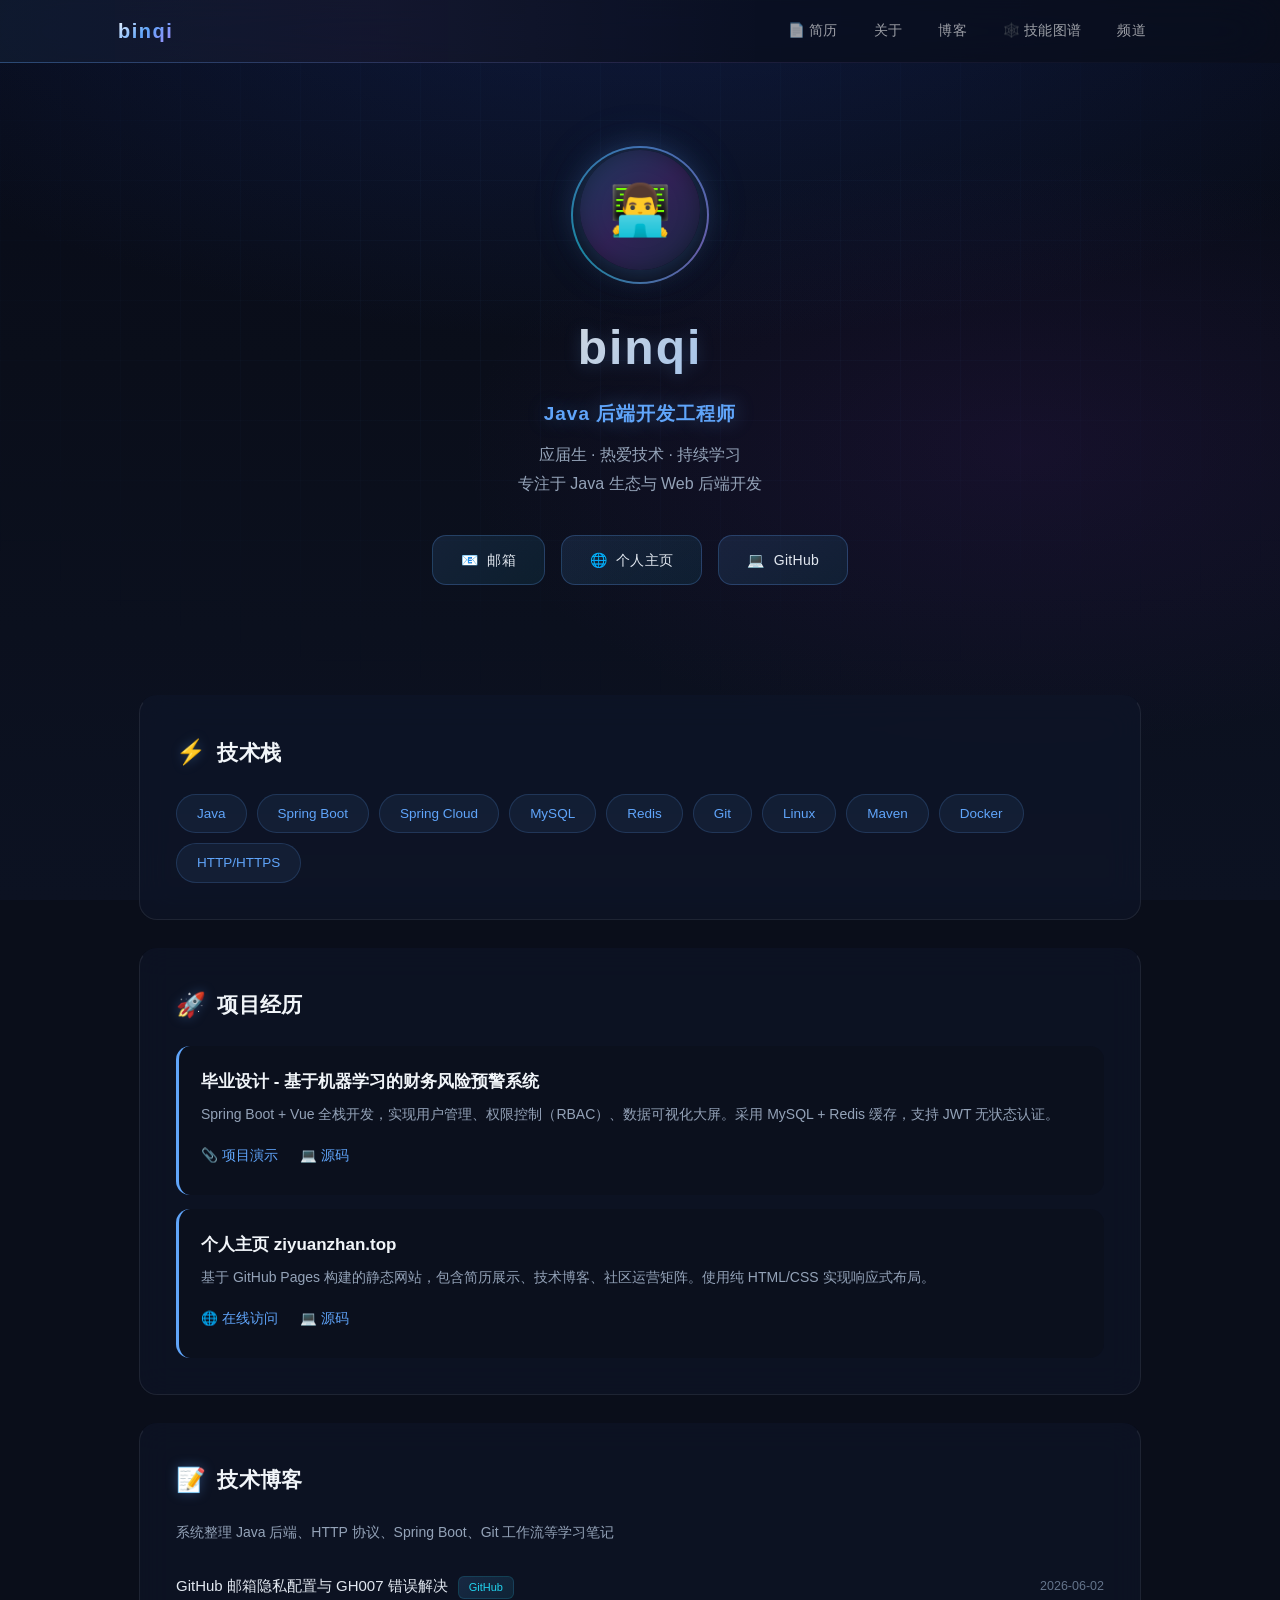
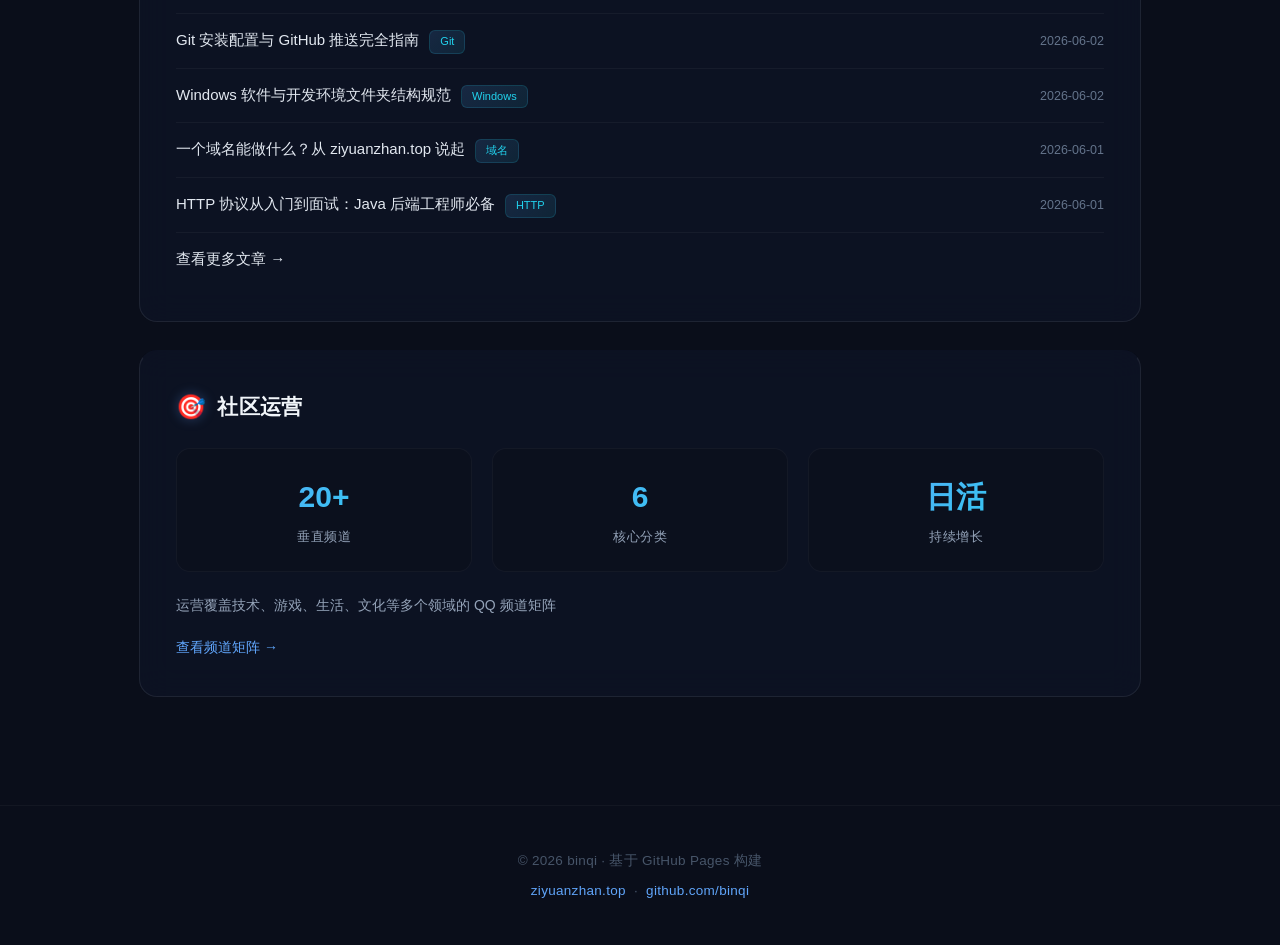
==== commit d84c8ed3: "科技风" ====
--- a/index.html
+++ b/index.html
@@ -5,303 +5,509 @@
     <meta name="viewport" content="width=device-width, initial-scale=1.0">
     <title>liubinqi- Java 开发工程师</title>
     <style>
+        :root {
+            --accent: #60a5fa;
+            --accent-glow: rgba(96,165,250,0.4);
+            --accent-dim: rgba(96,165,250,0.12);
+            --cyan: #22d3ee;
+            --purple: #a78bfa;
+            --glass: rgba(15, 23, 42, 0.7);
+            --glass-border: rgba(255,255,255,0.08);
+            --glass-border-hover: rgba(96,165,250,0.3);
+            --ease: cubic-bezier(0.4, 0, 0.2, 1);
+            --ease-spring: cubic-bezier(0.34, 1.56, 0.64, 1);
+        }
         * { margin: 0; padding: 0; box-sizing: border-box; }
 
         body {
             font-family: -apple-system, BlinkMacSystemFont, "Segoe UI", Roboto, "Helvetica Neue", Arial, "PingFang SC", "Microsoft YaHei", sans-serif;
-            background: #0f172a;
+            background: #0a0e1a;
             color: #e2e8f0;
             line-height: 1.6;
-        }
-
-        /* 导航栏 */
+            min-height: 100vh;
+        }
+
+        /* ===== 背景网格 + 渐变 ===== */
+        body::before {
+            content: '';
+            position: fixed; inset: 0;
+            background:
+                radial-gradient(ellipse 120% 80% at 50% -10%, rgba(30,58,138,0.35) 0%, transparent 60%),
+                radial-gradient(ellipse 80% 60% at 80% 50%, rgba(88,28,135,0.15) 0%, transparent 55%),
+                linear-gradient(180deg, #070b19 0%, #0a0e1a 40%, #0c1222 100%);
+            z-index: -2;
+        }
+        body::after {
+            content: '';
+            position: fixed; inset: 0;
+            background-image:
+                linear-gradient(rgba(96,165,250,0.03) 1px, transparent 1px),
+                linear-gradient(90deg, rgba(96,165,250,0.03) 1px, transparent 1px);
+            background-size: 60px 60px;
+            mask-image: radial-gradient(ellipse 100% 70% at 50% 30%, black 20%, transparent 70%);
+            z-index: -1;
+            pointer-events: none;
+        }
+
+        /* ==================== 导航栏（核心升级）==================== */
         .navbar {
             position: fixed;
-            top: 0;
-            left: 0;
-            right: 0;
-            background: rgba(15, 23, 42, 0.9);
-            backdrop-filter: blur(10px);
-            padding: 15px 0;
+            top: 0; left: 0; right: 0;
             z-index: 1000;
-            border-bottom: 1px solid rgba(255,255,255,0.05);
+            padding: 0;
+            background: rgba(10, 14, 26, 0.75);
+            backdrop-filter: blur(24px) saturate(1.4);
+            -webkit-backdrop-filter: blur(24px) saturate(1.4);
+            border-bottom: 1px solid transparent;
+            background-image: linear-gradient(to right, rgba(96,165,250,0.08), rgba(167,139,250,0.06), transparent 60%);
+            border-image: linear-gradient(to right, rgba(96,165,250,0.35), rgba(167,139,250,0.15), transparent) 1;
         }
         .nav-container {
-            max-width: 1000px;
+            max-width: 1100px;
             margin: 0 auto;
-            padding: 0 20px;
+            padding: 0 28px;
             display: flex;
             justify-content: space-between;
             align-items: center;
+            height: 62px;
         }
         .nav-logo {
-            font-size: 18px;
-            font-weight: 700;
-            color: #60a5fa;
+            font-size: 20px;
+            font-weight: 800;
+            color: #fff;
             text-decoration: none;
-        }
-        .nav-links a {
-            color: #94a3b8;
-            text-decoration: none;
-            margin-left: 30px;
-            font-size: 14px;
-            transition: color 0.3s;
-        }
-        .nav-links a:hover { color: #60a5fa; }
-
-        /* Hero 区域 */
-        .hero {
-            padding: 140px 20px 80px;
-            text-align: center;
-            background: linear-gradient(135deg, #0f172a 0%, #1e293b 50%, #0f172a 100%);
-            position: relative;
-            overflow: hidden;
-        }
-        .hero::before {
-            content: '';
-            position: absolute;
-            top: -50%;
-            left: -50%;
-            width: 200%;
-            height: 200%;
-            background: radial-gradient(circle, rgba(96,165,250,0.08) 0%, transparent 70%);
-            animation: pulse 8s ease-in-out infinite;
-        }
-        @keyframes pulse {
-            0%, 100% { transform: scale(1); opacity: 0.5; }
-            50% { transform: scale(1.1); opacity: 0.8; }
-        }
-
-        .hero-content {
-            position: relative;
-            z-index: 1;
-            max-width: 700px;
-            margin: 0 auto;
-        }
-
-        /* 头像 */
-        .avatar {
-            width: 120px;
-            height: 120px;
-            border-radius: 50%;
-            background: linear-gradient(135deg, #667eea 0%, #764ba2 100%);
-            margin: 0 auto 25px;
-            display: flex;
-            align-items: center;
-            justify-content: center;
-            font-size: 48px;
-            border: 4px solid rgba(96,165,250,0.3);
-            box-shadow: 0 0 40px rgba(96,165,250,0.2);
-        }
-
-        .hero h1 {
-            font-size: 42px;
-            font-weight: 700;
-            margin-bottom: 10px;
-            background: linear-gradient(135deg, #fff 0%, #94a3b8 100%);
+            letter-spacing: 1.5px;
+            text-transform: lowercase;
+            position: relative;
+            background: linear-gradient(135deg, #fff 0%, var(--accent) 50%, var(--purple) 100%);
             -webkit-background-clip: text;
             -webkit-text-fill-color: transparent;
             background-clip: text;
         }
+        .nav-links {
+            display: flex;
+            align-items: center;
+            gap: 4px;
+        }
+        .nav-links a {
+            position: relative;
+            color: rgba(255,255,255,0.6);
+            text-decoration: none;
+            font-size: 13.5px;
+            font-weight: 500;
+            padding: 8px 16px;
+            border-radius: 10px;
+            transition: all 0.35s var(--ease);
+            letter-spacing: 0.3px;
+        }
+        .nav-links a::after {
+            content: '';
+            position: absolute;
+            bottom: 4px; left: 50%;
+            transform: translateX(-50%) scaleX(0);
+            width: 18px;
+            height: 2px;
+            border-radius: 2px;
+            background: linear-gradient(90deg, var(--accent), var(--cyan));
+            transition: transform 0.35s var(--ease);
+            box-shadow: 0 0 8px var(--accent-glow);
+        }
+        .nav-links a:hover {
+            color: #fff;
+            background: rgba(96,165,250,0.1);
+            text-shadow: 0 0 16px var(--accent-glow);
+        }
+        .nav-links a:hover::after {
+            transform: translateX(-50%) scaleX(1);
+        }
+
+        /* ==================== Hero 区域 ==================== */
+        .hero {
+            padding: 150px 20px 90px;
+            text-align: center;
+            position: relative;
+            overflow: hidden;
+        }
+
+        .hero-content {
+            position: relative;
+            z-index: 1;
+            max-width: 720px;
+            margin: 0 auto;
+        }
+
+        /* 头像 - 带旋转光环 */
+        .avatar-wrapper {
+            position: relative;
+            width: 130px;
+            height: 130px;
+            margin: 0 auto 30px;
+        }
+        .avatar-ring {
+            position: absolute; inset: -4px;
+            border-radius: 50%;
+            background: conic-gradient(from 0deg, var(--accent), var(--purple), var(--cyan), var(--accent));
+            opacity: 0.6;
+            animation: spin 8s linear infinite;
+        }
+        .avatar-ring::before {
+            content: '';
+            position: absolute; inset: 2px;
+            border-radius: 50%;
+            background: #0a0e1a;
+        }
+        @keyframes spin { to { transform: rotate(360deg); } }
+
+        .avatar-pulse {
+            position: absolute; inset: -14px;
+            border-radius: 50%;
+            border: 1.5px solid var(--accent);
+            opacity: 0;
+            animation: avatarPulse 3s ease-out infinite;
+        }
+        @keyframes avatarPulse {
+            0% { transform: scale(0.9); opacity: 0.5; }
+            100% { transform: scale(1.4); opacity: 0; }
+        }
+
+        .avatar {
+            position: relative;
+            width: 120px; height: 120px;
+            border-radius: 50%;
+            background: linear-gradient(135deg, #1e3a5f 0%, #312256 50%, #1a2744 100%);
+            margin: 0 auto;
+            display: flex; align-items: center; justify-content: center;
+            font-size: 50px;
+            box-shadow:
+                0 0 30px rgba(96,165,250,0.25),
+                0 0 60px rgba(96,165,250,0.1),
+                inset 0 0 20px rgba(0,0,0,0.3);
+            z-index: 1;
+        }
+
+        .hero h1 {
+            font-size: 48px;
+            font-weight: 800;
+            margin-bottom: 12px;
+            letter-spacing: 2px;
+            background: linear-gradient(135deg, #fff 0%, #cbd5e1 40%, var(--accent) 100%);
+            -webkit-background-clip: text;
+            -webkit-text-fill-color: transparent;
+            background-clip: text;
+            filter: drop-shadow(0 2px 8px rgba(96,165,250,0.2));
+        }
         .hero .subtitle {
-            font-size: 18px;
-            color: #60a5fa;
-            margin-bottom: 15px;
-            font-weight: 500;
+            font-size: 19px;
+            color: var(--accent);
+            margin-bottom: 12px;
+            font-weight: 600;
+            letter-spacing: 1px;
+            text-shadow: 0 0 20px var(--accent-glow);
         }
         .hero .desc {
             color: #94a3b8;
             font-size: 16px;
-            margin-bottom: 30px;
-        }
-
-        /* 社交链接 */
+            margin-bottom: 36px;
+            line-height: 1.8;
+        }
+
+        /* ===== 社交链接按钮（核心升级）===== */
         .social-links {
             display: flex;
             justify-content: center;
-            gap: 15px;
+            gap: 16px;
             flex-wrap: wrap;
         }
         .social-links a {
+            position: relative;
             display: inline-flex;
             align-items: center;
-            gap: 8px;
-            padding: 10px 24px;
-            background: rgba(96,165,250,0.1);
-            border: 1px solid rgba(96,165,250,0.2);
-            color: #60a5fa;
+            gap: 9px;
+            padding: 13px 28px;
+            background: linear-gradient(135deg, rgba(96,165,250,0.12) 0%, rgba(34,211,238,0.08) 100%);
+            border: 1px solid rgba(96,165,250,0.25);
+            color: #e2e8f0;
             text-decoration: none;
-            border-radius: 8px;
+            border-radius: 14px;
             font-size: 14px;
-            transition: all 0.3s;
-        }
+            font-weight: 500;
+            transition: all 0.4s var(--ease);
+            overflow: hidden;
+            letter-spacing: 0.3px;
+        }
+        .social-links a::before {
+            content: '';
+            position: absolute; inset: 0;
+            border-radius: 14px;
+            background: linear-gradient(135deg, var(--accent), var(--cyan));
+            opacity: 0;
+            transition: opacity 0.4s var(--ease);
+            z-index: 0;
+        }
+        .social-links a span, .social-links a::slotted(*) {
+            position: relative; z-index: 1;
+        }
+        .social-links a * { position: relative; z-index: 1; }
         .social-links a:hover {
-            background: rgba(96,165,250,0.2);
-            transform: translateY(-2px);
-            box-shadow: 0 4px 20px rgba(96,165,250,0.2);
+            border-color: var(--accent);
+            color: #fff;
+            transform: translateY(-3px) scale(1.02);
+            box-shadow:
+                0 8px 32px rgba(96,165,250,0.3),
+                0 0 0 1px rgba(96,165,250,0.15),
+                inset 0 1px 0 rgba(255,255,255,0.1);
+            text-shadow: 0 0 12px rgba(255,255,255,0.3);
+        }
+        .social-links a:hover::before { opacity: 0.15; }
+
+        /* 按钮内图标动画 */
+        .social-links a:hover .btn-icon {
+            animation: btnBounce 0.5s var(--ease-spring);
+        }
+        @keyframes btnBounce {
+            0%,100% { transform: scale(1) translateY(0); }
+            40% { transform: scale(1.25) translateY(-4px); }
         }
 
         /* 主内容区 */
         .main {
-            max-width: 1000px;
+            max-width: 1050px;
             margin: 0 auto;
-            padding: 60px 20px;
-        }
-
-        /* 卡片通用样式 */
+            padding: 20px 24px 80px;
+        }
+
+        /* ===== 卡片通用样式（升级）===== */
         .card {
-            background: rgba(30, 41, 59, 0.6);
-            border: 1px solid rgba(255,255,255,0.05);
-            border-radius: 16px;
-            padding: 35px;
-            margin-bottom: 30px;
-            transition: all 0.3s;
-            backdrop-filter: blur(10px);
+            background: rgba(15, 23, 42, 0.55);
+            border: 1px solid var(--glass-border);
+            border-top: 2px solid transparent;
+            border-radius: 18px;
+            padding: 36px;
+            margin-bottom: 28px;
+            transition: all 0.4s var(--ease);
+            backdrop-filter: blur(16px);
+            -webkit-backdrop-filter: blur(16px);
+            position: relative;
+            overflow: hidden;
+        }
+        .card::before {
+            content: '';
+            position: absolute; top: 0; left: 24px; right: 24px;
+            height: 2px;
+            background: linear-gradient(90deg, transparent, var(--accent), var(--cyan), var(--purple), transparent);
+            opacity: 0;
+            transition: opacity 0.4s var(--ease);
         }
         .card:hover {
-            border-color: rgba(96,165,250,0.2);
-            transform: translateY(-3px);
-            box-shadow: 0 10px 40px rgba(0,0,0,0.3);
-        }
+            border-color: var(--glass-border-hover);
+            transform: translateY(-4px);
+            box-shadow:
+                0 16px 48px rgba(0,0,0,0.35),
+                0 0 0 1px rgba(96,165,250,0.08),
+                inset 0 1px 0 rgba(255,255,255,0.04);
+        }
+        .card:hover::before { opacity: 1; }
 
         .card-title {
-            font-size: 22px;
-            font-weight: 600;
+            font-size: 21px;
+            font-weight: 700;
             color: #f1f5f9;
-            margin-bottom: 20px;
+            margin-bottom: 22px;
             display: flex;
             align-items: center;
-            gap: 10px;
+            gap: 11px;
+            letter-spacing: 0.3px;
         }
         .card-title .icon {
             font-size: 24px;
-        }
-
-        /* 技术栈 */
+            filter: drop-shadow(0 0 6px rgba(96,165,250,0.3));
+        }
+
+        /* 技术栈标签（升级）*/
         .tech-grid {
             display: flex;
             flex-wrap: wrap;
-            gap: 12px;
+            gap: 10px;
         }
         .tech-tag {
-            padding: 8px 18px;
-            background: rgba(96,165,250,0.1);
-            border: 1px solid rgba(96,165,250,0.2);
-            border-radius: 20px;
-            font-size: 14px;
-            color: #60a5fa;
-            transition: all 0.3s;
+            padding: 8px 20px;
+            background: rgba(96,165,250,0.07);
+            border: 1px solid rgba(96,165,250,0.18);
+            border-radius: 999px;
+            font-size: 13.5px;
+            color: var(--accent);
+            font-weight: 500;
+            transition: all 0.35s var(--ease);
+            cursor: default;
+            position: relative;
         }
         .tech-tag:hover {
-            background: rgba(96,165,250,0.2);
-            transform: scale(1.05);
+            background: rgba(96,165,250,0.15);
+            border-color: var(--accent);
+            box-shadow: 0 0 16px var(--accent-glow);
+            transform: translateY(-2px);
+            color: #fff;
         }
 
         /* 项目卡片 */
         .project-item {
-            padding: 20px;
-            background: rgba(15, 23, 42, 0.5);
-            border-radius: 12px;
-            margin-bottom: 15px;
-            border-left: 3px solid #60a5fa;
+            padding: 22px;
+            background: rgba(10, 14, 26, 0.5);
+            border-radius: 14px;
+            margin-bottom: 14px;
+            border-left: 3px solid var(--accent);
+            transition: all 0.35s var(--ease);
         }
         .project-item:last-child { margin-bottom: 0; }
+        .project-item:hover {
+            background: rgba(10, 14, 26, 0.75);
+            border-left-color: var(--cyan);
+            box-shadow: 0 4px 20px rgba(0,0,0,0.2);
+            transform: translateX(4px);
+        }
         .project-name {
             font-size: 17px;
-            font-weight: 600;
+            font-weight: 650;
             color: #f1f5f9;
             margin-bottom: 8px;
         }
         .project-desc {
             color: #94a3b8;
             font-size: 14px;
-            margin-bottom: 12px;
+            margin-bottom: 14px;
+            line-height: 1.65;
         }
         .project-links a {
-            color: #60a5fa;
+            display: inline-flex;
+            align-items: center;
+            gap: 4px;
+            color: var(--accent);
             text-decoration: none;
-            font-size: 14px;
-            margin-right: 15px;
-            transition: color 0.3s;
-        }
-        .project-links a:hover { color: #93c5fd; }
+            font-size: 13.5px;
+            font-weight: 500;
+            margin-right: 18px;
+            padding: 5px 0;
+            transition: all 0.3s var(--ease);
+            border-bottom: 1px solid transparent;
+        }
+        .project-links a:hover {
+            color: var(--cyan);
+            border-bottom-color: var(--cyan);
+            text-shadow: 0 0 8px rgba(34,211,238,0.4);
+        }
 
         /* 博客列表 */
         .blog-list { list-style: none; }
         .blog-list li {
-            padding: 15px 0;
-            border-bottom: 1px solid rgba(255,255,255,0.05);
+            padding: 14px 0;
+            border-bottom: 1px solid rgba(255,255,255,0.04);
             display: flex;
             justify-content: space-between;
             align-items: center;
             flex-wrap: wrap;
-            gap: 10px;
+            gap: 8px;
+            transition: all 0.3s var(--ease);
+        }
+        .blog-list li:hover {
+            background: rgba(96,165,250,0.04);
+            padding-left: 10px;
+            padding-right: 10px;
+            margin: 0 -10px;
+            border-radius: 10px;
+            border-bottom-color: transparent;
         }
         .blog-list li:last-child { border-bottom: none; }
         .blog-list a {
             color: #e2e8f0;
             text-decoration: none;
             font-size: 15px;
-            transition: color 0.3s;
-        }
-        .blog-list a:hover { color: #60a5fa; }
+            transition: all 0.3s var(--ease);
+        }
+        .blog-list a:hover { color: var(--accent); }
         .blog-date {
             color: #64748b;
-            font-size: 13px;
+            font-size: 12.5px;
+            font-weight: 500;
         }
         .blog-tag {
             display: inline-block;
-            background: rgba(96,165,250,0.1);
-            padding: 2px 8px;
-            border-radius: 4px;
+            background: linear-gradient(135deg, rgba(96,165,250,0.15), rgba(34,211,238,0.1));
+            padding: 2px 10px;
+            border-radius: 6px;
             font-size: 11px;
-            color: #60a5fa;
-            margin-left: 8px;
+            color: var(--cyan);
+            margin-left: 10px;
+            font-weight: 500;
+            border: 1px solid rgba(34,211,238,0.15);
         }
 
         /* 社区运营 */
         .stats-row {
             display: flex;
-            gap: 30px;
-            margin-bottom: 20px;
+            gap: 20px;
+            margin-bottom: 22px;
             flex-wrap: wrap;
         }
         .stat-box {
             text-align: center;
-            padding: 20px;
-            background: rgba(15, 23, 42, 0.5);
-            border-radius: 12px;
+            padding: 24px 16px;
+            background: rgba(10, 14, 26, 0.5);
+            border-radius: 14px;
             min-width: 100px;
             flex: 1;
+            border: 1px solid rgba(255,255,255,0.04);
+            transition: all 0.4s var(--ease);
+        }
+        .stat-box:hover {
+            border-color: rgba(96,165,250,0.2);
+            background: rgba(10, 14, 26, 0.75);
+            transform: translateY(-3px);
+            box-shadow: 0 8px 24px rgba(0,0,0,0.25);
         }
         .stat-box .num {
-            font-size: 28px;
-            font-weight: 700;
-            color: #60a5fa;
+            font-size: 30px;
+            font-weight: 800;
+            background: linear-gradient(135deg, var(--accent), var(--cyan));
+            -webkit-background-clip: text;
+            -webkit-text-fill-color: transparent;
+            background-clip: text;
         }
         .stat-box .label {
-            font-size: 13px;
+            font-size: 12.5px;
             color: #94a3b8;
-            margin-top: 5px;
+            margin-top: 6px;
+            font-weight: 500;
+            letter-spacing: 0.5px;
         }
 
         /* 页脚 */
         .footer {
             text-align: center;
-            padding: 40px 20px;
-            color: #64748b;
-            font-size: 14px;
-            border-top: 1px solid rgba(255,255,255,0.05);
-        }
-        .footer a { color: #60a5fa; text-decoration: none; }
+            padding: 44px 20px;
+            color: #475569;
+            font-size: 13.5px;
+            border-top: 1px solid rgba(255,255,255,0.04);
+            letter-spacing: 0.3px;
+        }
+        .footer a {
+            color: var(--accent);
+            text-decoration: none;
+            transition: color 0.3s var(--ease);
+        }
+        .footer a:hover { color: var(--cyan); }
 
         /* 响应式 */
-        @media (max-width: 600px) {
-            .hero h1 { font-size: 28px; }
+        @media (max-width: 640px) {
+            .hero h1 { font-size: 32px; letter-spacing: 1px; }
             .hero .subtitle { font-size: 16px; }
-            .nav-links a { margin-left: 15px; font-size: 13px; }
-            .card { padding: 25px 20px; }
-            .stats-row { gap: 15px; }
+            .nav-container { padding: 0 16px; }
+            .nav-links a { padding: 6px 10px; font-size: 12.5px; }
+            .nav-links a::after { width: 12px; }
+            .card { padding: 26px 20px; }
+            .stats-row { gap: 12px; }
+            .social-links a { padding: 11px 20px; font-size: 13px; }
+            .avatar-wrapper { width: 110px; height: 110px; }
+            .avatar { width: 100px; height: 100px; font-size: 42px; }
         }
     </style>
 <base target="_blank">
@@ -324,14 +530,18 @@
     <!-- Hero 区域 -->
     <section class="hero">
         <div class="hero-content">
-            <div class="avatar">👨‍💻</div>
+            <div class="avatar-wrapper">
+                <div class="avatar-ring"></div>
+                <div class="avatar-pulse"></div>
+                <div class="avatar">👨‍💻</div>
+            </div>
             <h1>binqi</h1>
             <p class="subtitle">Java 后端开发工程师</p>
             <p class="desc">应届生 · 热爱技术 · 持续学习<br>专注于 Java 生态与 Web 后端开发</p>
             <div class="social-links">
-                <a href="mailto:13004018041@163.com">📧 邮箱</a>
-                <a href="https://ziyuanzhan.top" target="_blank">🌐 个人主页</a>
-                <a href="https://github.com/binqi" target="_blank">💻 GitHub</a>
+                <a href="mailto:blackcherry@163.com"><span class="btn-icon">📧</span> 邮箱</a>
+                <a href="https://ziyuanzhan.top" target="_blank"><span class="btn-icon">🌐</span> 个人主页</a>
+                <a href="https://github.com/binqi" target="_blank"><span class="btn-icon">💻</span> GitHub</a>
             </div>
         </div>
     </section>
@@ -341,7 +551,7 @@
 
         <!-- 技术栈 -->
         <div class="card" id="about">
-            <h2 class="card-title"><span class="icon">🛠️</span> 技术栈</h2>
+            <h2 class="card-title"><span class="icon">⚡</span> 技术栈</h2>
             <div class="tech-grid">
                 <span class="tech-tag">Java</span>
                 <span class="tech-tag">Spring Boot</span>
@@ -377,10 +587,10 @@
             </div>
         </div>
 
-        <!-- 技术博客（已更新为最新7篇） -->
+        <!-- 技术博客 -->
         <div class="card">
             <h2 class="card-title"><span class="icon">📝</span> 技术博客</h2>
-            <p style="color:#94a3b8; margin-bottom:15px; font-size:14px;">系统整理 Java 后端、HTTP 协议、Spring Boot、Git 工作流等学习笔记</p>
+            <p style="color:#94a3b8; margin-bottom:16px; font-size:14px;">系统整理 Java 后端、HTTP 协议、Spring Boot、Git 工作流等学习笔记</p>
             <ul class="blog-list">
                 <li>
                     <a href="blog/05-GitHub邮箱隐私与GH007.html">GitHub 邮箱隐私配置与 GH007 错误解决<span class="blog-tag">GitHub</span></a>
@@ -426,8 +636,8 @@
                 </div>
             </div>
             <p style="color:#94a3b8; font-size:14px;">运营覆盖技术、游戏、生活、文化等多个领域的 QQ 频道矩阵</p>
-            <p style="margin-top:15px;">
-                <a href="channels.html" style="color:#60a5fa; text-decoration:none; font-size:14px;">查看频道矩阵 →</a>
+            <p style="margin-top:18px;">
+                <a href="channels.html" style="color:var(--accent); text-decoration:none; font-size:14px; font-weight:500; transition:color 0.3s;" onmouseover="this.style.color='var(--cyan)'" onmouseout="this.style.color='var(--accent)'">查看频道矩阵 →</a>
             </p>
         </div>
 
@@ -437,7 +647,7 @@
     <footer class="footer">
         <p>© 2026 binqi · 基于 GitHub Pages 构建</p>
         <p style="margin-top:8px;">
-            <a href="https://ziyuanzhan.top">ziyuanzhan.top</a> · 
+            <a href="https://ziyuanzhan.top">ziyuanzhan.top</a> &nbsp;·&nbsp;
             <a href="https://github.com/binqi">github.com/binqi</a>
         </p>
     </footer>
